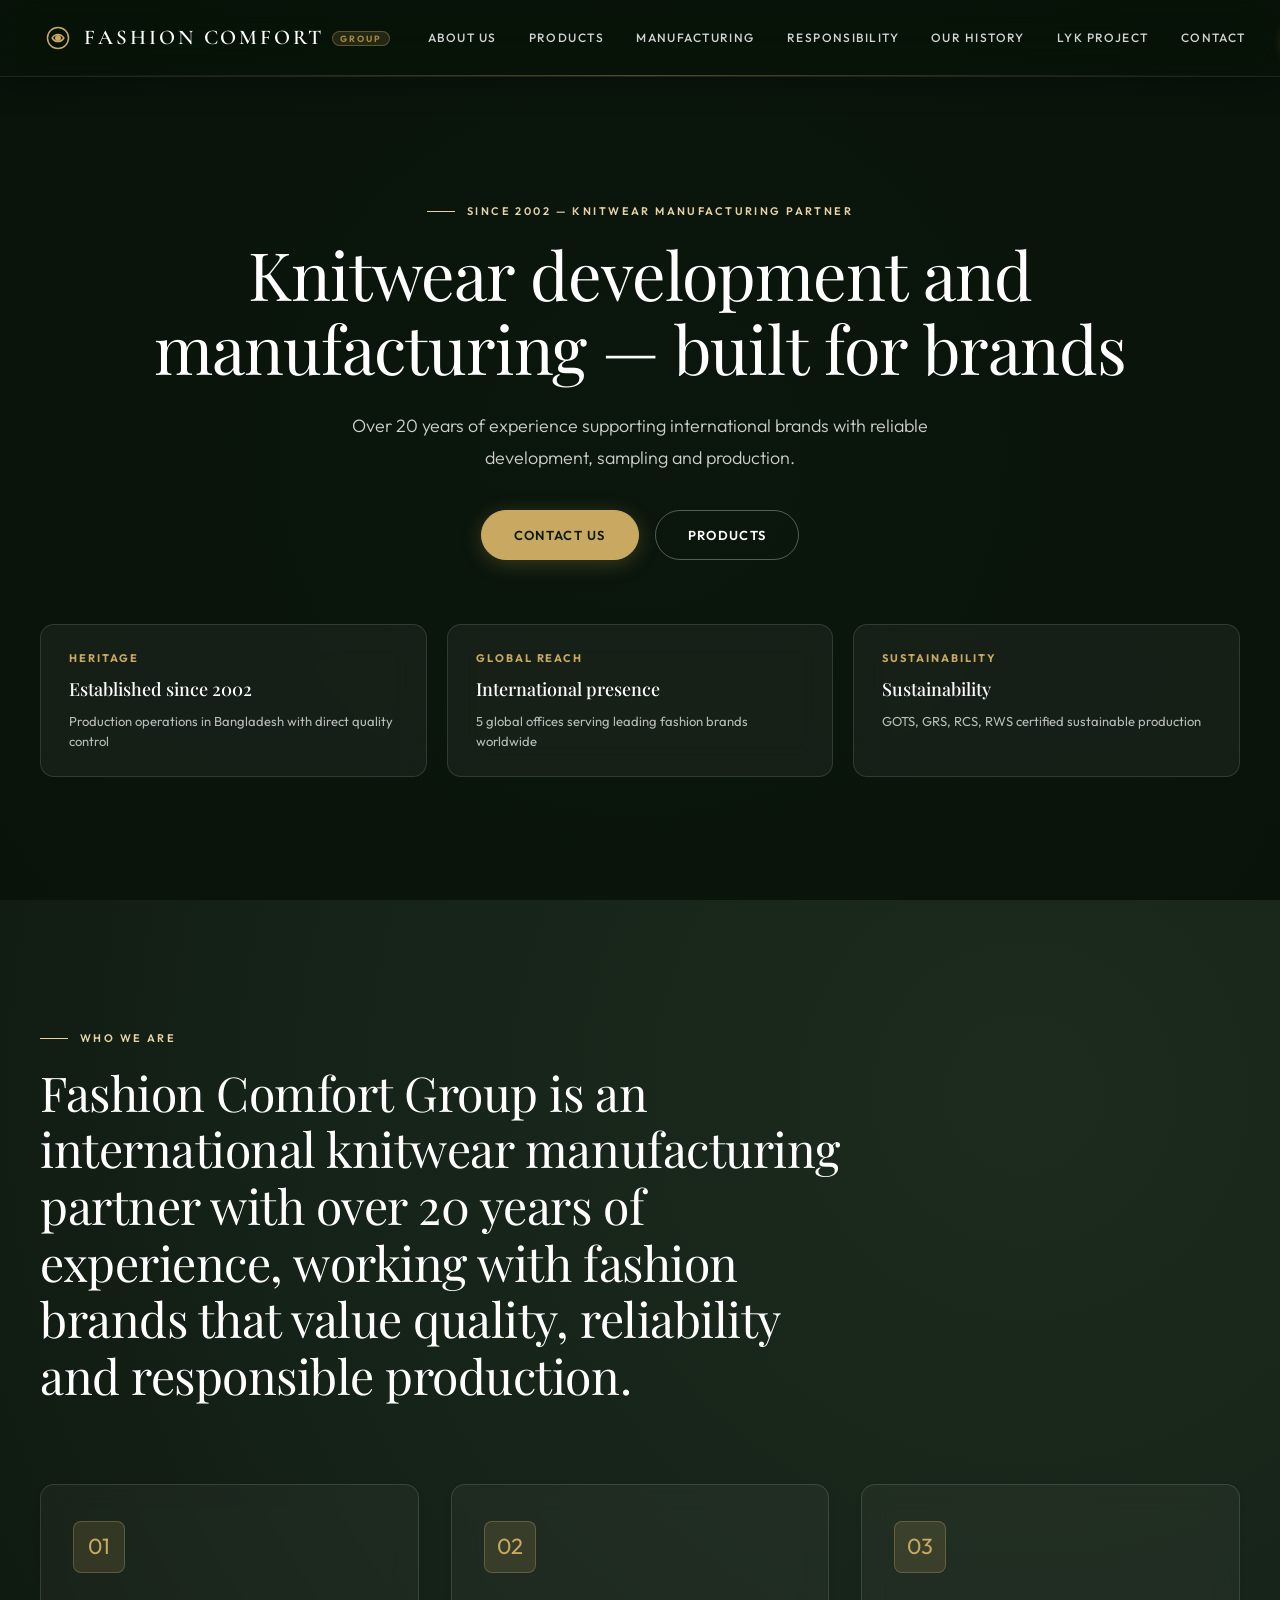
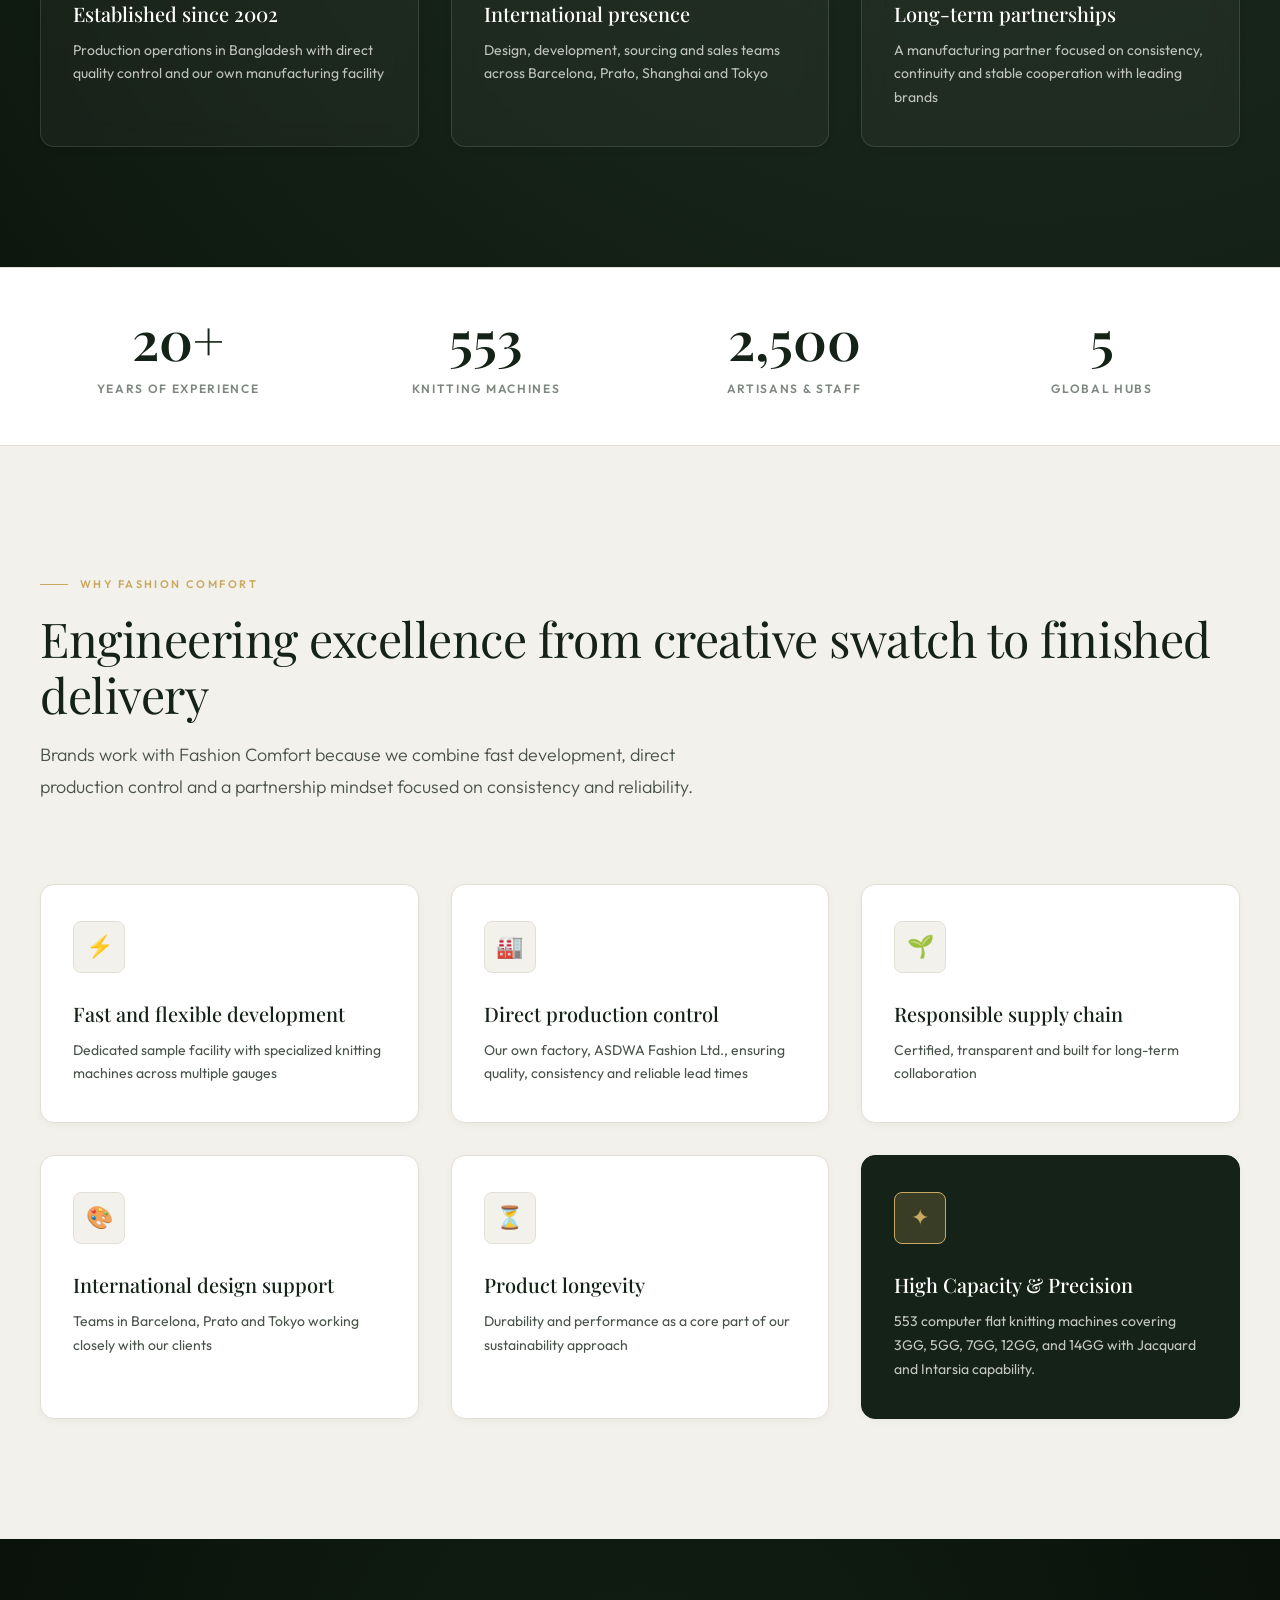
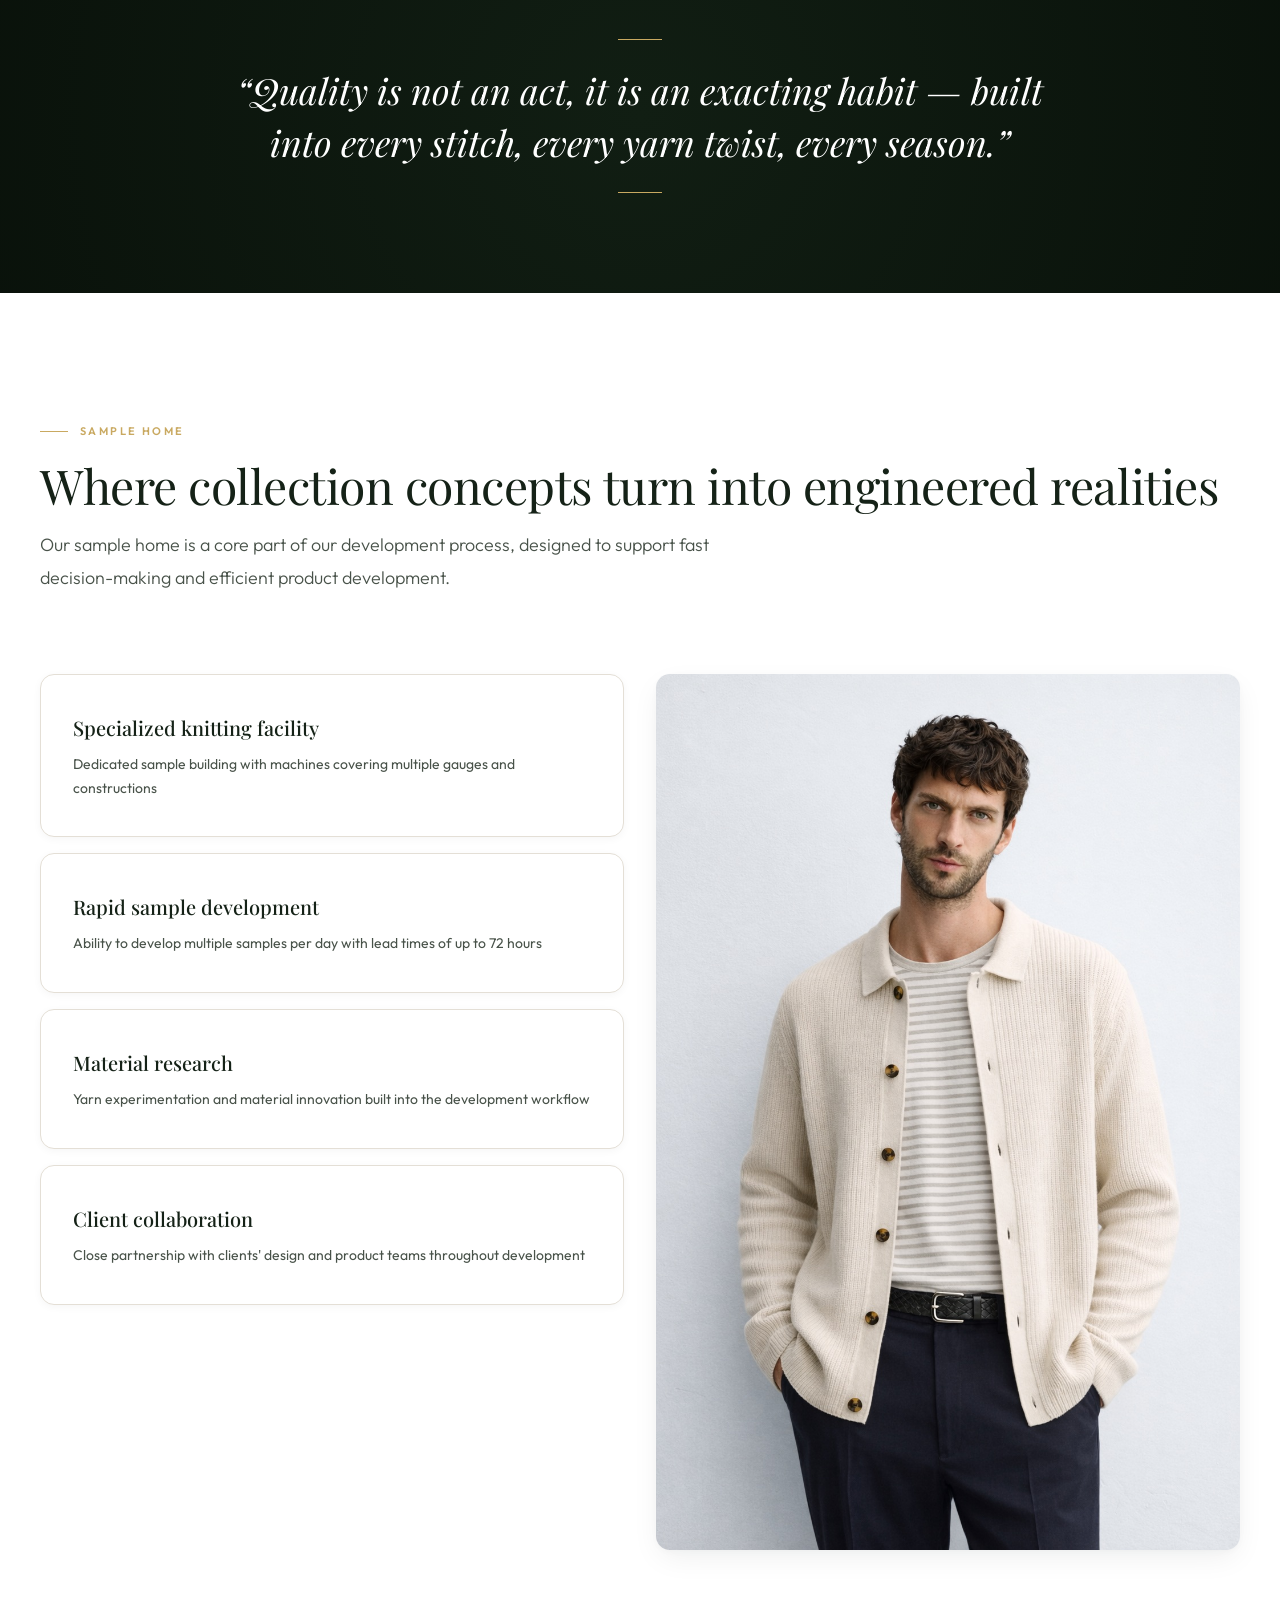
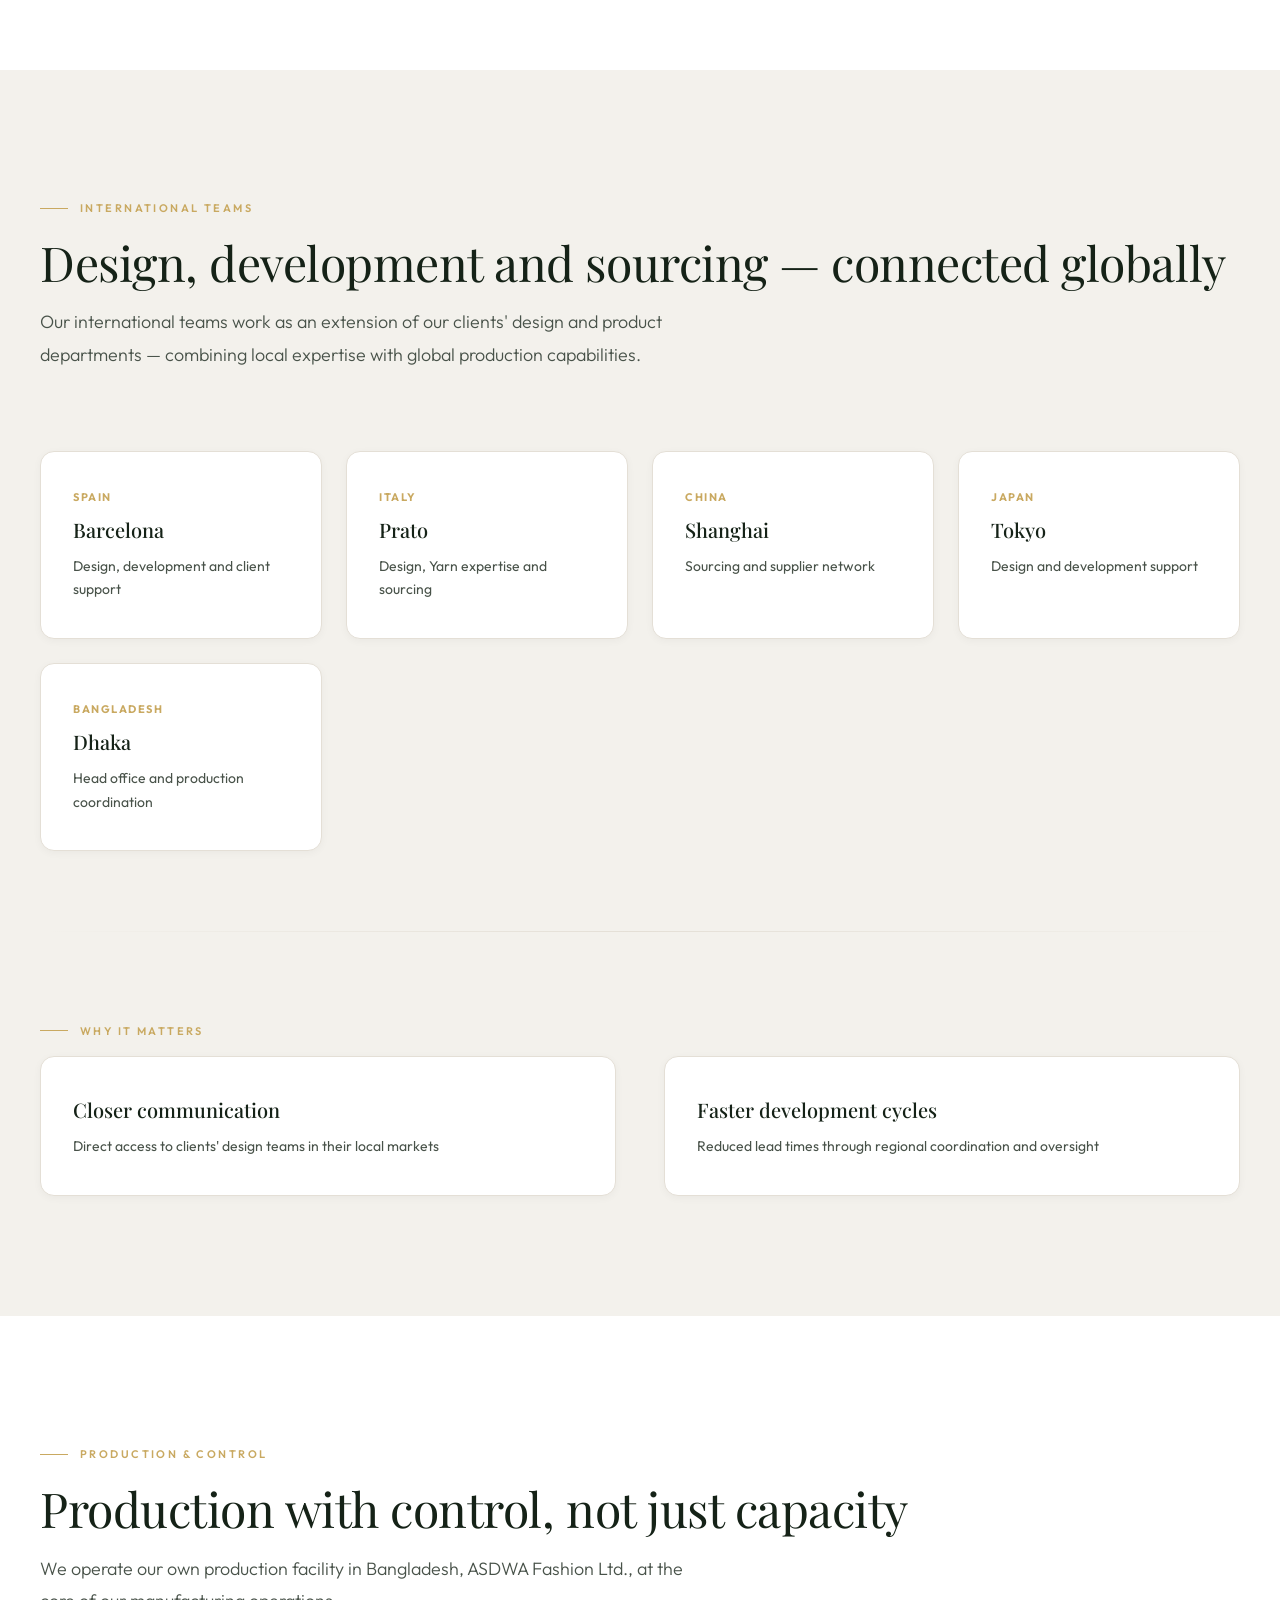
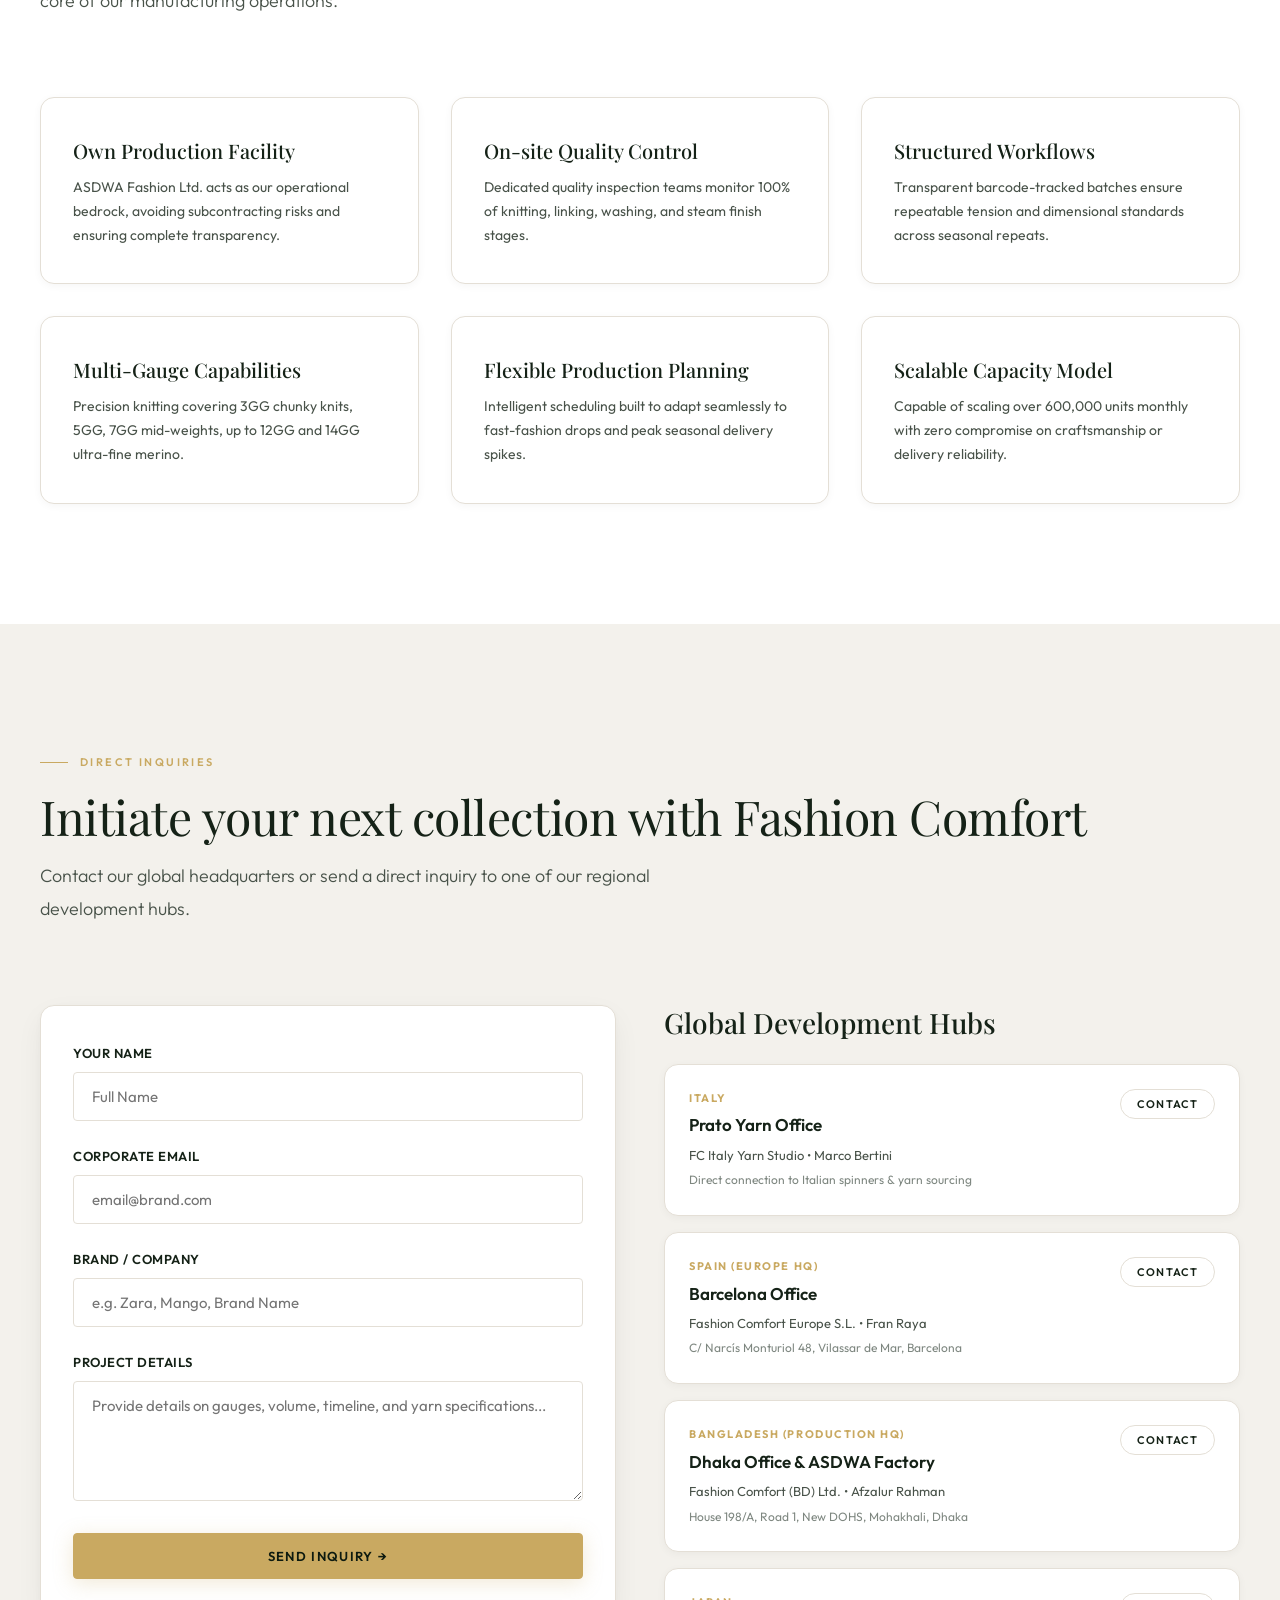
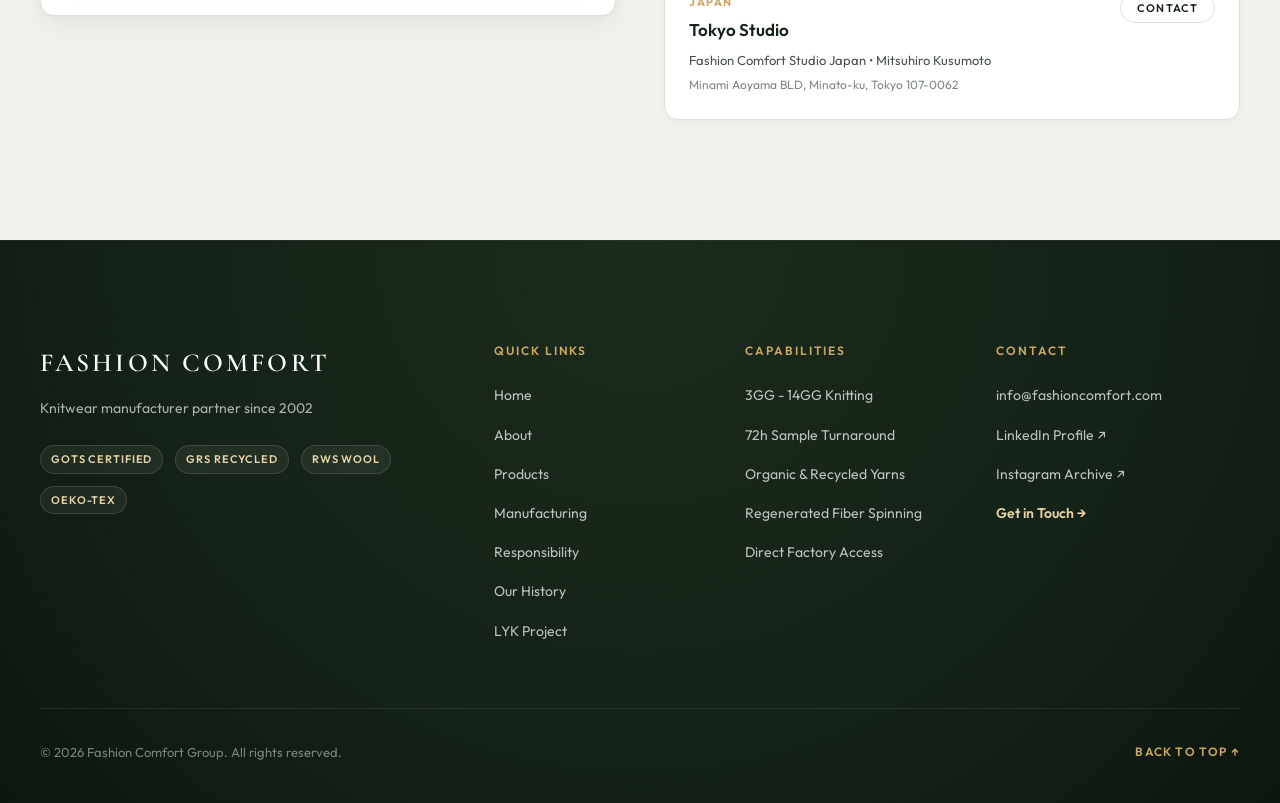
==== index.html @ 7d70deb2 "feat: initialize project structure with multi-page layout, assets, and localization data" ====
<!DOCTYPE html>
<html lang="en">

<head>
  <meta charset="utf-8">
  <meta name="viewport" content="width=device-width, initial-scale=1.0">
  <title>Fashion Comfort Group | Knitwear Manufacturing Partner Since 2002</title>
  <meta name="description"
    content="International knitwear manufacturing partner with 20+ years experience. Offices in Barcelona, Prato, Tokyo, Shanghai and Dhaka. Trusted by Zara, Mango, Pull&Bear and leading fashion brands.">
  <meta property="og:type" content="website">
  <meta property="og:title" content="Fashion Comfort Group | Knitwear Manufacturing">
  <meta property="og:description" content="International knitwear manufacturing partner with 20+ years experience.">
  <link rel="preconnect" href="https://fonts.googleapis.com">
  <link rel="preconnect" href="https://fonts.gstatic.com" crossorigin="">
  <link rel="stylesheet" href="css/design-system.css">
  <style>
    /* Hero section styling */
    #hero {
      position: relative;
      min-height: 100vh;
      display: flex;
      flex-direction: column;
      justify-content: center;
      align-items: center;
      padding: 160px var(--content-padding) 90px;
      overflow: hidden;
      background: #09130a;
      color: var(--white);
    }

    .hero-video-container {
      position: absolute;
      inset: 0;
      z-index: 1;
      overflow: hidden;
    }

    .hero-video {
      width: 100%;
      height: 100%;
      object-fit: cover;
      opacity: 0.42;
      transition: opacity 1.5s ease;
    }

    .hero-video-container::after {
      content: '';
      position: absolute;
      inset: 0;
      background: radial-gradient(circle at center, rgba(13, 26, 15, 0.45) 0%, rgba(9, 19, 10, 0.88) 100%);
      z-index: 2;
    }

    .hero-content {
      position: relative;
      z-index: 10;
      text-align: center;
      max-width: 980px;
      margin: 0 auto;
    }

    .hero-cards {
      position: relative;
      z-index: 10;
      width: 100%;
      max-width: var(--max-width);
      margin-top: 64px;
    }

    .hero-cards-grid {
      display: grid;
      grid-template-columns: repeat(3, 1fr);
      gap: 20px;
    }

    .hero-card {
      background: rgba(255, 255, 255, 0.05);
      backdrop-filter: blur(16px);
      -webkit-backdrop-filter: blur(16px);
      border: 1px solid rgba(255, 255, 255, 0.12);
      border-radius: var(--radius-md);
      padding: 24px 28px;
      text-align: left;
      transition: all var(--transition-base);
    }

    .hero-card:hover {
      background: rgba(255, 255, 255, 0.09);
      border-color: var(--gold);
      transform: translateY(-4px);
    }

    .hero-card h3 {
      font-family: var(--font-display);
      font-size: 18px;
      font-weight: 500;
      color: var(--white);
      margin-bottom: 6px;
    }

    .hero-card p {
      font-size: 13px;
      color: rgba(255, 255, 255, 0.7);
      line-height: 1.6;
    }

    /* Stats strip */
    .stats-strip {
      background: var(--white);
      border-top: 1px solid var(--border);
      border-bottom: 1px solid var(--border);
      padding: 44px var(--content-padding);
    }

    .stats-strip-inner {
      max-width: var(--max-width);
      margin: 0 auto;
      display: grid;
      grid-template-columns: repeat(4, 1fr);
      gap: 32px;
      text-align: center;
    }

    .stat-number {
      font-family: var(--font-display);
      font-size: clamp(38px, 4.2vw, 56px);
      font-weight: 600;
      color: var(--primary);
      line-height: 1;
      margin-bottom: 8px;
      display: block;
    }

    .stat-label {
      font-size: 12px;
      font-weight: 600;
      letter-spacing: 0.14em;
      text-transform: uppercase;
      color: var(--text-muted);
    }

    /* Quote break */
    .quote-break {
      position: relative;
      padding: 100px var(--content-padding);
      background: #111e13;
      overflow: hidden;
      text-align: center;
      color: var(--white);
    }

    .quote-break video {
      position: absolute;
      inset: 0;
      width: 100%;
      height: 100%;
      object-fit: cover;
      opacity: 0.28;
    }

    .quote-break::after {
      content: '';
      position: absolute;
      inset: 0;
      background: radial-gradient(circle, rgba(17, 30, 19, 0.75) 0%, rgba(9, 17, 10, 0.92) 100%);
    }

    .quote-break-inner {
      position: relative;
      z-index: 2;
      max-width: 860px;
      margin: 0 auto;
    }

    .quote-text {
      font-family: var(--font-display);
      font-size: clamp(22px, 3.2vw, 36px);
      font-weight: 400;
      font-style: italic;
      line-height: 1.45;
      color: var(--white);
      margin: 24px 0;
    }

    /* Sample layout */
    .sample-split {
      display: grid;
      grid-template-columns: 1fr 1fr;
      gap: 32px;
      align-items: stretch;
    }

    .sample-img-container {
      border-radius: var(--radius-md);
      overflow: hidden;
      min-height: 100%;
      box-shadow: var(--shadow-md);
    }

    .sample-img-container img {
      width: 100%;
      height: 100%;
      object-fit: cover;
    }

    @media (max-width: 992px) {
      .hero-cards-grid {
        grid-template-columns: 1fr;
      }

      .stats-strip-inner {
        grid-template-columns: repeat(2, 1fr);
        gap: 24px;
      }

      .sample-split {
        grid-template-columns: 1fr;
      }

      .sample-img-container {
        aspect-ratio: 4/3;
      }
    }
  </style>
</head>

<body data-base-path="">

  <!-- ============================================================ -->
  <!-- NAVIGATION -->
  <!-- ============================================================ -->
  <nav class="ds-nav" id="navbar">
    <div class="ds-nav-inner">
      <a href="index.html" class="ds-nav-logo-wrap">
        <span class="ds-nav-emblem">
          <svg viewBox="0 0 24 24" fill="none" stroke="currentColor" stroke-width="1.5">
            <circle cx="12" cy="12" r="9" stroke="var(--gold)" stroke-width="1.3" />
            <path d="M7 12c1.4-2.4 3.2-3 5-3s3.6.6 5 3c-1.4 2.4-3.2 3-5 3s-3.6-.6-5-3z" stroke="var(--gold)"
              stroke-width="1.3" />
            <circle cx="12" cy="12" r="1.8" fill="var(--gold)" />
          </svg>
        </span>
        <span class="ds-nav-logo">Fashion Comfort <span class="ds-logo-sub">GROUP</span></span>
      </a>
      <ul class="ds-nav-links">
        <li><a href="#about" class="ds-nav-link" data-i18n="nav.about">About Us</a></li>
        <li><a href="products.html" class="ds-nav-link" data-i18n="nav.products">Products</a></li>
        <li><a href="manufacturing.html" class="ds-nav-link" data-i18n="nav.manufacturing">Manufacturing</a></li>
        <li><a href="responsibility.html" class="ds-nav-link" data-i18n="nav.responsibility">Responsibility</a></li>
        <li><a href="our-history.html" class="ds-nav-link" data-i18n="nav.history">Our History</a></li>
        <li><a href="lyk.html" class="ds-nav-link" data-i18n="nav.lyk">LYK Project</a></li>
        <li><a href="#contact" class="ds-nav-link" data-i18n="nav.contact">Contact</a></li>
      </ul>
      <div class="ds-nav-actions">
        <a href="#contact" class="ds-nav-cta">Inquire <span>→</span></a>
        <div class="ds-nav-langs">
          <button class="ds-lang-btn active" onclick="i18n.switchLanguage('en')" data-lang="en">
            <span class="lang-flag">
              <svg viewBox="0 0 60 30">
                <clipPath id="s_en">
                  <circle cx="30" cy="15" r="15"></circle>
                </clipPath>
                <rect width="60" height="30" fill="#012169"></rect>
                <path d="M0,0 L60,30 M60,0 L0,30" stroke="#fff" stroke-width="6"></path>
                <path d="M0,0 L60,30 M60,0 L0,30" stroke="#C8102E" stroke-width="4" clip-path="url(#s_en)"></path>
                <path d="M30,0V30 M0,15H60" stroke="#fff" stroke-width="10"></path>
                <path d="M30,0V30 M0,15H60" stroke="#C8102E" stroke-width="6"></path>
              </svg>
            </span>
            <span class="lang-code">EN</span>
          </button>
          <button class="ds-lang-btn" onclick="i18n.switchLanguage('es')" data-lang="es">
            <span class="lang-flag">
              <svg viewBox="0 0 6 4">
                <rect width="6" height="4" fill="#c60b1e"></rect>
                <rect y="1" width="6" height="2" fill="#ffc400"></rect>
              </svg>
            </span>
            <span class="lang-code">ES</span>
          </button>
          <button class="ds-lang-btn" onclick="i18n.switchLanguage('ja')" data-lang="ja">
            <span class="lang-flag">
              <svg viewBox="0 0 60 40">
                <rect width="60" height="40" fill="#fff"></rect>
                <circle cx="30" cy="20" r="12" fill="#bc002d"></circle>
              </svg>
            </span>
            <span class="lang-code">JA</span>
          </button>
        </div>
      </div>
    </div>
  </nav>

  <!-- ============================================================ -->
  <!-- HERO SECTION -->
  <!-- ============================================================ -->
  <section id="hero">
    <div class="hero-video-container">
      <video class="hero-video" id="hero-video" autoplay muted loop playsinline>
        <source src="media/0_Ai_generated_Knitted.mp4" type="video/mp4">
        <source src="media/hero-knitting-web.mp4" type="video/mp4">
      </video>
    </div>

    <div class="hero-content">
      <div class="ds-eyebrow ds-eyebrow--white">Since 2002 &mdash; Knitwear Manufacturing Partner</div>
      <h1 class="ds-h1" style="color: white;" data-i18n="hero.title">Knitwear development
        &amp;<br><em>manufacturing</em> — built for brands</h1>
      <p class="ds-lead" style="color: rgba(255,255,255,0.8); margin: 0 auto 36px;" data-i18n="hero.subtitle">Over 20
        years of experience supporting international fashion brands with reliable development, rapid sampling and
        controlled production.</p>
      <div class="hero-actions">
        <a href="#contact" class="ds-btn ds-btn--gold ds-btn--pill" data-i18n="common.cta_btn">Work With Us</a>
        <a href="products.html" class="ds-btn ds-btn--ghost-white ds-btn--pill" data-i18n="nav.products">View Selected
          Products →</a>
      </div>
    </div>

    <div class="hero-cards">
      <div class="hero-cards-grid">
        <div class="hero-card">
          <div
            style="font-size:11px;font-weight:700;letter-spacing:0.18em;color:var(--gold);text-transform:uppercase;margin-bottom:6px;">
            HERITAGE</div>
          <h3 data-i18n="about.story_bullet_1">Established Since 2002</h3>
          <p data-i18n="hero.hero_card_1_text">Production operations in Bangladesh with direct European-standard quality
            control</p>
        </div>
        <div class="hero-card">
          <div
            style="font-size:11px;font-weight:700;letter-spacing:0.18em;color:var(--gold);text-transform:uppercase;margin-bottom:6px;">
            GLOBAL REACH</div>
          <h3 data-i18n="about.story_bullet_2">International Presence</h3>
          <p data-i18n="hero.hero_card_2_text">Offices in Barcelona, Prato, Tokyo, Shanghai and Dhaka serving leading
            global brands</p>
        </div>
        <div class="hero-card">
          <div
            style="font-size:11px;font-weight:700;letter-spacing:0.18em;color:var(--gold);text-transform:uppercase;margin-bottom:6px;">
            SUSTAINABILITY</div>
          <h3 data-i18n="hero.hero_card_3_title">Responsible Production</h3>
          <p data-i18n="hero.hero_card_3_text">GOTS, GRS, RCS, and RWS certified sustainable knitwear manufacturing</p>
        </div>
      </div>
    </div>
  </section>

  <!-- ============================================================ -->
  <!-- WHO WE ARE -->
  <!-- ============================================================ -->
  <section id="about" class="ds-section ds-section--dark">
    <div class="ds-container">
      <div class="ds-section-header">
        <div class="ds-eyebrow ds-eyebrow--white" data-i18n="about.tag">Who We Are</div>
        <h2 class="ds-h2" style="max-width: 820px;" data-i18n="about.story_text_1">Fashion Comfort Group is an
          international knitwear manufacturing partner with over 20 years of experience, working with fashion brands
          that value quality, reliability and responsible production.</h2>
      </div>

      <div class="ds-grid-3">
        <div class="ds-card ds-card--dark">
          <div class="ds-card-icon"
            style="background:rgba(201,169,97,0.15);color:var(--gold);border-color:rgba(201,169,97,0.3);">01</div>
          <h3 class="ds-card-title" data-i18n="about.story_bullet_1">Established Since 2002</h3>
          <p class="ds-card-text" data-i18n="about.story_bullet_1_text">Production operations in Bangladesh with direct
            quality control and our own manufacturing facility, ASDWA Fashion Ltd.</p>
        </div>
        <div class="ds-card ds-card--dark">
          <div class="ds-card-icon"
            style="background:rgba(201,169,97,0.15);color:var(--gold);border-color:rgba(201,169,97,0.3);">02</div>
          <h3 class="ds-card-title" data-i18n="about.story_bullet_2">International Presence</h3>
          <p class="ds-card-text" data-i18n="about.story_bullet_2_text">Design, development, sourcing and sales teams
            across Barcelona, Prato, Shanghai and Tokyo acting as client extensions.</p>
        </div>
        <div class="ds-card ds-card--dark">
          <div class="ds-card-icon"
            style="background:rgba(201,169,97,0.15);color:var(--gold);border-color:rgba(201,169,97,0.3);">03</div>
          <h3 class="ds-card-title" data-i18n="about.story_bullet_3">Long-term Partnerships</h3>
          <p class="ds-card-text" data-i18n="about.story_bullet_3_text">A manufacturing partner focused on consistency,
            continuity and stable cooperation with the world's leading retail brands.</p>
        </div>
      </div>
    </div>
  </section>

  <!-- ============================================================ -->
  <!-- STATS STRIP -->
  <!-- ============================================================ -->
  <div class="stats-strip">
    <div class="stats-strip-inner">
      <div>
        <span class="stat-number">20+</span>
        <span class="stat-label">Years of Experience</span>
      </div>
      <div>
        <span class="stat-number">553</span>
        <span class="stat-label">Knitting Machines</span>
      </div>
      <div>
        <span class="stat-number">2,500</span>
        <span class="stat-label">Artisans &amp; Staff</span>
      </div>
      <div>
        <span class="stat-number">5</span>
        <span class="stat-label">Global Hubs</span>
      </div>
    </div>
  </div>

  <!-- ============================================================ -->
  <!-- WHY FASHION COMFORT -->
  <!-- ============================================================ -->
  <section id="why" class="ds-section ds-section--stone">
    <div class="ds-container">
      <div class="ds-section-header">
        <div class="ds-eyebrow" data-i18n="about.why_title">Why Fashion Comfort</div>
        <h2 class="ds-h2">Engineering excellence from creative swatch to finished delivery</h2>
        <p class="ds-lead" data-i18n="about.why_intro">Brands work with Fashion Comfort because we combine fast
          development, direct production control and a partnership mindset focused on consistency and reliability.</p>
      </div>

      <div class="ds-grid-3">
        <div class="ds-card">
          <div class="ds-card-icon">⚡</div>
          <h4 class="ds-card-title" data-i18n="about.why_1">Fast &amp; Flexible Development</h4>
          <p class="ds-card-text" data-i18n="about.why_1_text">Dedicated sample facility with specialized knitting
            machines across multiple gauges with up to 72h sample turnaround.</p>
        </div>
        <div class="ds-card">
          <div class="ds-card-icon">🏭</div>
          <h4 class="ds-card-title" data-i18n="about.why_2">Direct Production Control</h4>
          <p class="ds-card-text" data-i18n="about.why_2_text">Our own factory, ASDWA Fashion Ltd., ensuring quality,
            consistency, and reliable lead times across all production runs.</p>
        </div>
        <div class="ds-card">
          <div class="ds-card-icon">🌱</div>
          <h4 class="ds-card-title" data-i18n="about.why_3">Responsible Supply Chain</h4>
          <p class="ds-card-text" data-i18n="about.why_3_text">Certified, transparent and built for long-term
            collaboration under GOTS, GRS, RCS, and RWS environmental standards.</p>
        </div>
        <div class="ds-card">
          <div class="ds-card-icon">🎨</div>
          <h4 class="ds-card-title" data-i18n="about.why_4">International Design Support</h4>
          <p class="ds-card-text" data-i18n="about.why_4_text">Design studios in Barcelona, Prato and Tokyo working
            shoulder-to-shoulder with our clients' creative directors.</p>
        </div>
        <div class="ds-card">
          <div class="ds-card-icon">⏳</div>
          <h4 class="ds-card-title" data-i18n="about.why_5">Product Longevity</h4>
          <p class="ds-card-text" data-i18n="about.why_5_text">Garment durability, pilling resistance and dimensional
            stability as core pillars of our sustainability commitment.</p>
        </div>
        <div class="ds-card" style="background:var(--primary);color:white;border-color:var(--primary);">
          <div class="ds-card-icon" style="background:rgba(201,169,97,0.2);color:var(--gold);border-color:var(--gold);">
            ✦</div>
          <h4 class="ds-card-title" style="color:white;">High Capacity &amp; Precision</h4>
          <p class="ds-card-text" style="color:rgba(255,255,255,0.75);">553 computer flat knitting machines covering
            3GG, 5GG, 7GG, 12GG, and 14GG with Jacquard and Intarsia capability.</p>
        </div>
      </div>
    </div>
  </section>

  <!-- ============================================================ -->
  <!-- CINEMATIC QUOTE BREAK -->
  <!-- ============================================================ -->
  <div class="quote-break">
    <video autoplay muted loop playsinline>
      <source src="media/hero-knitting-web.mp4" type="video/mp4">
      <source src="media/0_Ai_generated_Knitted.mp4" type="video/mp4">
    </video>
    <div class="quote-break-inner">
      <div style="width: 44px; height: 1px; background: var(--gold); margin: 0 auto 20px;"></div>
      <p class="quote-text">&#8220;Quality is not an act, it is an exacting habit — built into every stitch, every yarn
        twist, every season.&#8221;</p>
      <div style="width: 44px; height: 1px; background: var(--gold); margin: 20px auto 0;"></div>
    </div>
  </div>

  <!-- ============================================================ -->
  <!-- SAMPLE HOME -->
  <!-- ============================================================ -->
  <section id="sample-home" class="ds-section ds-section--white">
    <div class="ds-container">
      <div class="ds-section-header">
        <div class="ds-eyebrow" data-i18n="about.sample_title">Sample Home</div>
        <h2 class="ds-h2">Where collection concepts turn into engineered realities</h2>
        <p class="ds-lead" data-i18n="about.sample_text">Our dedicated Sample Home in Bangladesh is the experimental
          heartbeat of our operations, engineered to support rapid decision-making and precise product execution.</p>
      </div>

      <div class="sample-split">
        <div style="display:flex;flex-direction:column;gap:16px;">
          <div class="ds-card">
            <h4 class="ds-card-title" data-i18n="about.sample_1">Specialized Knitting Facility</h4>
            <p class="ds-card-text" data-i18n="about.sample_1_text">Dedicated sample building with machines covering
              multiple gauges, intarsia, cables and 3D knitting techniques.</p>
          </div>
          <div class="ds-card">
            <h4 class="ds-card-title" data-i18n="about.sample_2">Rapid 72-Hour Turnaround</h4>
            <p class="ds-card-text" data-i18n="about.sample_2_text">Ability to develop multiple protos per day with
              expedited physical sample dispatch within 72 hours.</p>
          </div>
          <div class="ds-card">
            <h4 class="ds-card-title" data-i18n="about.sample_4">Yarn &amp; Material Innovation</h4>
            <p class="ds-card-text" data-i18n="about.sample_4_text">Yarn experimentation, custom color blending, and
              sustainable fiber development built directly into sampling workflows.</p>
          </div>
          <div class="ds-card">
            <h4 class="ds-card-title" data-i18n="about.sample_6">Seamless Client Collaboration</h4>
            <p class="ds-card-text" data-i18n="about.sample_6_text">Live digital fitting reviews and real-time
              adjustments with brand design and technical product teams.</p>
          </div>
        </div>
        <div class="sample-img-container">
          <img src="images/hombre-cardigan.jpeg" alt="Fashion Comfort Knitwear Production Sample">
        </div>
      </div>
    </div>
  </section>

  <!-- ============================================================ -->
  <!-- INTERNATIONAL TEAMS -->
  <!-- ============================================================ -->
  <section id="teams" class="ds-section ds-section--stone">
    <div class="ds-container">
      <div class="ds-section-header">
        <div class="ds-eyebrow" data-i18n="about.teams_title">International Teams</div>
        <h2 class="ds-h2" data-i18n="about.teams_heading">Design, development and sourcing — connected globally</h2>
        <p class="ds-lead" data-i18n="about.teams_text">Our international teams operate as a direct extension of our
          clients' design and technical departments — combining local proximity with global production power.</p>
      </div>

      <div class="ds-grid-cards" style="margin-bottom: 48px;">
        <div class="ds-card">
          <div
            style="font-size:11px;font-weight:700;color:var(--gold);letter-spacing:0.14em;text-transform:uppercase;margin-bottom:6px;">
            SPAIN</div>
          <h3 class="ds-card-title">Barcelona</h3>
          <p class="ds-card-text" data-i18n="about.teams_barcelona">European headquarters, trend research, client design
            collaboration and account management.</p>
        </div>
        <div class="ds-card">
          <div
            style="font-size:11px;font-weight:700;color:var(--gold);letter-spacing:0.14em;text-transform:uppercase;margin-bottom:6px;">
            ITALY</div>
          <h3 class="ds-card-title">Prato</h3>
          <p class="ds-card-text" data-i18n="about.teams_prato">Yarn expertise, luxury spinning mills relations, fine
            Italian wool and cashmere sourcing.</p>
        </div>
        <div class="ds-card">
          <div
            style="font-size:11px;font-weight:700;color:var(--gold);letter-spacing:0.14em;text-transform:uppercase;margin-bottom:6px;">
            CHINA</div>
          <h3 class="ds-card-title">Shanghai</h3>
          <p class="ds-card-text" data-i18n="about.teams_shanghai">Fiber sourcing, chemical compliance, specialty trims
            and Asian spinning network coordination.</p>
        </div>
        <div class="ds-card">
          <div
            style="font-size:11px;font-weight:700;color:var(--gold);letter-spacing:0.14em;text-transform:uppercase;margin-bottom:6px;">
            JAPAN</div>
          <h3 class="ds-card-title">Tokyo</h3>
          <p class="ds-card-text" data-i18n="about.teams_tokyo">Design refinement, tech-pack localization and premium
            Japanese market brand partnerships.</p>
        </div>
        <div class="ds-card">
          <div
            style="font-size:11px;font-weight:700;color:var(--gold);letter-spacing:0.14em;text-transform:uppercase;margin-bottom:6px;">
            BANGLADESH</div>
          <h3 class="ds-card-title">Dhaka</h3>
          <p class="ds-card-text" data-i18n="about.teams_dhaka">Manufacturing headquarters, bulk production
            coordination, testing labs and logistic dispatch.</p>
        </div>
      </div>

      <div class="ds-divider"></div>

      <div style="margin-top: 40px;">
        <div class="ds-eyebrow" data-i18n="about.teams_why">Why It Matters</div>
        <div class="ds-grid-2">
          <div class="ds-card">
            <h4 class="ds-card-title" data-i18n="about.teams_closer_title">Closer Communication</h4>
            <p class="ds-card-text" data-i18n="about.teams_closer_text">Direct in-market access to creative teams in
              Barcelona, Prato and Tokyo eliminates friction and time-zone delays.</p>
          </div>
          <div class="ds-card">
            <h4 class="ds-card-title" data-i18n="about.teams_faster_title">Faster Development Cycles</h4>
            <p class="ds-card-text" data-i18n="about.teams_faster_text">Regional oversight drastically trims lead times
              between first swatch and finalized showroom collections.</p>
          </div>
        </div>
      </div>
    </div>
  </section>

  <!-- ============================================================ -->
  <!-- PRODUCTION & CONTROL -->
  <!-- ============================================================ -->
  <section id="production" class="ds-section ds-section--white">
    <div class="ds-container">
      <div class="ds-section-header">
        <div class="ds-eyebrow" data-i18n="about.production_title">Production &amp; Control</div>
        <h2 class="ds-h2" data-i18n="about.production_heading">Production with control, not just capacity</h2>
        <p class="ds-lead" data-i18n="about.production_text_1">We operate our own state-of-the-art facility in
          Bangladesh, ASDWA Fashion Ltd., ensuring absolute accountability over yarn lot consistency, gauge precision
          and worker welfare.</p>
      </div>

      <div class="ds-grid-3">
        <div class="ds-card">
          <h4 class="ds-card-title" data-i18n="about.production_cap_1">Own Production Facility</h4>
          <p class="ds-card-text" data-i18n="about.production_cap_1_text">ASDWA Fashion Ltd. acts as our operational
            bedrock, avoiding subcontracting risks and ensuring complete transparency.</p>
        </div>
        <div class="ds-card">
          <h4 class="ds-card-title" data-i18n="about.production_cap_2">On-site Quality Control</h4>
          <p class="ds-card-text" data-i18n="about.production_cap_2_text">Dedicated quality inspection teams monitor
            100% of knitting, linking, washing, and steam finish stages.</p>
        </div>
        <div class="ds-card">
          <h4 class="ds-card-title" data-i18n="about.production_cap_3">Structured Workflows</h4>
          <p class="ds-card-text" data-i18n="about.production_cap_3_text">Transparent barcode-tracked batches ensure
            repeatable tension and dimensional standards across seasonal repeats.</p>
        </div>
        <div class="ds-card">
          <h4 class="ds-card-title" data-i18n="about.production_cap_4">Multi-Gauge Capabilities</h4>
          <p class="ds-card-text" data-i18n="about.production_cap_4_text">Precision knitting covering 3GG chunky knits,
            5GG, 7GG mid-weights, up to 12GG and 14GG ultra-fine merino.</p>
        </div>
        <div class="ds-card">
          <h4 class="ds-card-title" data-i18n="about.production_cap_5">Flexible Production Planning</h4>
          <p class="ds-card-text" data-i18n="about.production_cap_5_text">Intelligent scheduling built to adapt
            seamlessly to fast-fashion drops and peak seasonal delivery spikes.</p>
        </div>
        <div class="ds-card">
          <h4 class="ds-card-title" data-i18n="about.production_cap_6">Scalable Capacity Model</h4>
          <p class="ds-card-text" data-i18n="about.production_cap_6_text">Capable of scaling over 600,000 units monthly
            with zero compromise on craftsmanship or delivery reliability.</p>
        </div>
      </div>
    </div>
  </section>

  <!-- ============================================================ -->
  <!-- CONTACT SECTION -->
  <!-- ============================================================ -->
  <section id="contact" class="ds-section ds-section--stone">
    <div class="ds-container">
      <div class="ds-section-header">
        <div class="ds-eyebrow" data-i18n="contact.tag">Direct Inquiries</div>
        <h2 class="ds-h2">Initiate your next collection with Fashion Comfort</h2>
        <p class="ds-lead">Contact our global headquarters or send a direct inquiry to one of our regional development
          hubs.</p>
      </div>

      <div class="ds-grid-2" style="align-items: flex-start; gap: 48px;">
        <!-- Left: Form -->
        <div class="ds-card" style="box-shadow: var(--shadow-md);">
          <div id="office-banner"
            style="display:none;margin-bottom:20px;padding:12px 16px;background:var(--bg-stone);border:1px solid var(--gold);border-radius:var(--radius-xs);font-size:13px;color:var(--primary);">
          </div>

          <form id="contact-form" action="https://formspree.io/f/mwvwqlno" method="POST">
            <input type="hidden" id="form-subject" name="_subject" value="New inquiry from fashioncomfort.com">
            <input type="hidden" id="office-input" name="office" value="General">

            <div class="ds-form-group">
              <label class="ds-label" data-i18n="contact.form_name">Your Name</label>
              <input type="text" name="name" class="ds-input" required placeholder="Full Name">
            </div>

            <div class="ds-form-group">
              <label class="ds-label" data-i18n="contact.form_email">Corporate Email</label>
              <input type="email" name="_replyto" class="ds-input" required placeholder="email@brand.com">
            </div>

            <div class="ds-form-group">
              <label class="ds-label" data-i18n="contact.form_company">Brand / Company</label>
              <input type="text" name="company" class="ds-input" placeholder="e.g. Zara, Mango, Brand Name">
            </div>

            <div class="ds-form-group">
              <label class="ds-label" data-i18n="contact.form_message">Project Details</label>
              <textarea name="message" class="ds-textarea" required
                placeholder="Provide details on gauges, volume, timeline, and yarn specifications..."></textarea>
            </div>

            <button type="submit" class="ds-btn ds-btn--gold" style="width:100%;" data-i18n="contact.form_send">Send
              Inquiry →</button>
          </form>
        </div>

        <!-- Right: Global Offices Hubs -->
        <div>
          <h3 class="ds-h3" style="margin-bottom: 24px;">Global Development Hubs</h3>
          <div style="display: flex; flex-direction: column; gap: 16px;">

            <div class="ds-card" data-contact="bcn" style="padding: 24px;">
              <div style="display:flex;justify-content:space-between;align-items:flex-start;">
                <div>
                  <div
                    style="font-size:11px;font-weight:700;color:var(--gold);letter-spacing:0.14em;text-transform:uppercase;">
                    SPAIN (EUROPE HQ)</div>
                  <h4 style="font-size:17px;font-weight:600;margin:4px 0;">Barcelona Office</h4>
                  <p style="font-size:13px;color:var(--text-secondary);">Fashion Comfort Europe S.L. &bull; Fran Raya
                  </p>
                  <p style="font-size:12px;color:var(--text-muted);margin-top:4px;">C/ Narcís Monturiol 48, Vilassar de
                    Mar, Barcelona</p>
                </div>
                <button type="button" class="ds-btn ds-btn--ghost ds-btn--pill" style="padding:7px 16px;font-size:11px;"
                  onclick="contactOffice(this, 'Barcelona')">Contact</button>
              </div>
            </div>

            <div class="ds-card" data-contact="dhaka" style="padding: 24px;">
              <div style="display:flex;justify-content:space-between;align-items:flex-start;">
                <div>
                  <div
                    style="font-size:11px;font-weight:700;color:var(--gold);letter-spacing:0.14em;text-transform:uppercase;">
                    BANGLADESH (PRODUCTION HQ)</div>
                  <h4 style="font-size:17px;font-weight:600;margin:4px 0;">Dhaka Office &amp; ASDWA Factory</h4>
                  <p style="font-size:13px;color:var(--text-secondary);">Fashion Comfort (BD) Ltd. &bull; Afzalur Rahman
                  </p>
                  <p style="font-size:12px;color:var(--text-muted);margin-top:4px;">House 198/A, Road 1, New DOHS,
                    Mohakhali, Dhaka</p>
                </div>
                <button type="button" class="ds-btn ds-btn--ghost ds-btn--pill" style="padding:7px 16px;font-size:11px;"
                  onclick="contactOffice(this, 'Dhaka')">Contact</button>
              </div>
            </div>

            <div class="ds-card" data-contact="tokyo" style="padding: 24px;">
              <div style="display:flex;justify-content:space-between;align-items:flex-start;">
                <div>
                  <div
                    style="font-size:11px;font-weight:700;color:var(--gold);letter-spacing:0.14em;text-transform:uppercase;">
                    JAPAN</div>
                  <h4 style="font-size:17px;font-weight:600;margin:4px 0;">Tokyo Studio</h4>
                  <p style="font-size:13px;color:var(--text-secondary);">Fashion Comfort Studio Japan &bull; Mitsuhiro
                    Kusumoto</p>
                  <p style="font-size:12px;color:var(--text-muted);margin-top:4px;">Minami Aoyama BLD, Minato-ku, Tokyo
                    107-0062</p>
                </div>
                <button type="button" class="ds-btn ds-btn--ghost ds-btn--pill" style="padding:7px 16px;font-size:11px;"
                  onclick="contactOffice(this, 'Tokyo')">Contact</button>
              </div>
            </div>

            <div class="ds-card" data-contact="italy" style="padding: 24px;">
              <div style="display:flex;justify-content:space-between;align-items:flex-start;">
                <div>
                  <div
                    style="font-size:11px;font-weight:700;color:var(--gold);letter-spacing:0.14em;text-transform:uppercase;">
                    ITALY</div>
                  <h4 style="font-size:17px;font-weight:600;margin:4px 0;">Prato Yarn Office</h4>
                  <p style="font-size:13px;color:var(--text-secondary);">FC Italy Yarn Studio &bull; Marco Bertini</p>
                  <p style="font-size:12px;color:var(--text-muted);margin-top:4px;">Direct connection to Italian
                    spinners &amp; yarn sourcing</p>
                </div>
                <button type="button" class="ds-btn ds-btn--ghost ds-btn--pill" style="padding:7px 16px;font-size:11px;"
                  onclick="contactOffice(this, 'Prato')">Contact</button>
              </div>
            </div>

          </div>
        </div>
      </div>
    </div>
  </section>

  <!-- ============================================================ -->
  <!-- UNIVERSAL MASTER FOOTER -->
  <!-- ============================================================ -->
  <footer class="ds-footer">
    <div class="ds-footer-inner">
      <div class="ds-footer-brand">
        <p class="ds-footer-logo">Fashion Comfort</p>
        <p class="ds-footer-tagline" data-i18n="footer.tagline">European &amp; international knitwear manufacturing
          partner established since 2002. Combining creative development with in-house industrial production.</p>
        <div class="ds-footer-badges">
          <span class="ds-footer-badge">GOTS Certified</span>
          <span class="ds-footer-badge">GRS Recycled</span>
          <span class="ds-footer-badge">RWS Wool</span>
          <span class="ds-footer-badge">OEKO-TEX</span>
        </div>
      </div>

      <div>
        <h4 class="ds-footer-heading" data-i18n="common.footer_quick_links">Quick Navigation</h4>
        <ul class="ds-footer-links">
          <li><a href="index.html" data-i18n="common.footer_home">Home</a></li>
          <li><a href="#about" data-i18n="common.footer_about">About Us</a></li>
          <li><a href="products.html" data-i18n="nav.products">Selected Products</a></li>
          <li><a href="manufacturing.html" data-i18n="nav.manufacturing">Manufacturing Facility</a></li>
          <li><a href="responsibility.html" data-i18n="nav.responsibility">Responsibility &amp; ESG</a></li>
          <li><a href="our-history.html" data-i18n="nav.history">Our History</a></li>
          <li><a href="lyk.html" data-i18n="nav.lyk">LYK Circular Project</a></li>
        </ul>
      </div>

      <div>
        <h4 class="ds-footer-heading">Capabilities</h4>
        <ul class="ds-footer-links">
          <li><a href="manufacturing.html">3GG - 14GG Knitting</a></li>
          <li><a href="manufacturing.html">72h Sample Turnaround</a></li>
          <li><a href="responsibility.html">Organic &amp; Recycled Yarns</a></li>
          <li><a href="lyk.html">Regenerated Fiber Spinning</a></li>
          <li><a href="#contact">Direct Factory Access</a></li>
        </ul>
      </div>

      <div>
        <h4 class="ds-footer-heading" data-i18n="common.footer_contact_title">Contact &amp; Connect</h4>
        <ul class="ds-footer-links">
          <li><a href="mailto:info@fashioncomfort.com">info@fashioncomfort.com</a></li>
          <li><a href="https://linkedin.com/company/fashion-comfort-group" target="_blank" rel="noopener">LinkedIn
              Profile ↗</a></li>
          <li><a href="https://instagram.com/fashioncomfortgroup" target="_blank" rel="noopener">Instagram Archive ↗</a>
          </li>
          <li><a href="#contact" style="color:var(--gold-light);font-weight:600;">Get in Touch →</a></li>
        </ul>
      </div>
    </div>

    <div class="ds-footer-bottom">
      <p data-i18n="footer.copyright">© 2026 Fashion Comfort Group. All rights reserved.</p>
      <a href="#hero" class="ds-back-to-top">Back to top ↑</a>
    </div>
  </footer>

  <!-- Scripts -->
  <script src="js/main.js"></script>
  <script src="js/mobile-menu.js"></script>
  <script>
    function contactOffice(btn, officeName) {
      const officeInput = document.getElementById('office-input');
      const subjectInput = document.getElementById('form-subject');
      const banner = document.getElementById('office-banner');
      const form = document.getElementById('contact-form');

      if (officeInput) officeInput.value = officeName;
      if (subjectInput) subjectInput.value = `New inquiry for ${officeName} Office`;

      if (banner) {
        banner.innerHTML = `Directing inquiry to <strong>${officeName} Office</strong>`;
        banner.style.display = 'block';
      }

      if (form) {
        form.scrollIntoView({ behavior: 'smooth', block: 'center' });
      }
    }
  </script>
</body>

</html>
---- css/design-system.css ----
/* ============================================================ */
/* FASHION COMFORT GROUP — MASTER LUXURY DESIGN SYSTEM          */
/* European Knitwear Manufacturing Partner Since 2002           */
/* ============================================================ */

@import url('https://fonts.googleapis.com/css2?family=Cormorant+Garamond:ital,wght@0,400;0,500;0,600;1,400;1,600&family=Outfit:wght@300;400;500;600;700&family=Playfair+Display:ital,wght@0,400;0,500;0,600;0,700;1,400;1,600&display=swap');

:root {
  /* Brand Palette */
  --primary: #152217;               /* Deepest Forest Noir */
  --primary-light: #1D2B1F;         /* Rich Alpine Forest */
  --primary-surface: #243527;       /* Soft Forest Slate */
  --charcoal: #2A382C;
  
  /* Luxury Accents */
  --gold: #C9A961;                  /* Champagne Gold */
  --gold-light: #E5D2A5;            /* Soft Cream Gold */
  --gold-dark: #A5863F;             /* Antique Burnished Gold */
  --gold-glow: rgba(201, 169, 97, 0.22);
  --gold-subtle: rgba(201, 169, 97, 0.08);

  /* Neutrals & Surfaces */
  --bg: #F9F9F7;                    /* Organic Pure Cream */
  --bg-stone: #F3F1EC;              /* Warm Alabaster */
  --bg-stone-dark: #EAE6DF;         /* Muted Pebble */
  --white: #FFFFFF;
  --black: #0B130C;

  /* Typography Colors */
  --text-primary: #152217;          /* Near-black Forest */
  --text-secondary: #485249;        /* Balanced Slate */
  --text-muted: #7E8780;            /* Soft Neutral */
  --text-inverse: #FFFFFF;
  --text-inverse-muted: rgba(255, 255, 255, 0.72);

  /* Borders & Dividers */
  --border: #E4DFD6;
  --border-light: rgba(228, 223, 214, 0.65);
  --border-dark: rgba(255, 255, 255, 0.12);
  --border-gold: rgba(201, 169, 97, 0.35);

  /* Fonts */
  --font-display: 'Playfair Display', Georgia, serif;
  --font-serif: 'Cormorant Garamond', Garamond, serif;
  --font-body: 'Outfit', -apple-system, BlinkMacSystemFont, sans-serif;
  --font-mono: 'SF Mono', Consolas, Monaco, monospace;

  /* Layout & Spacing (8px Grid) */
  --max-width: 1240px;
  --max-width-narrow: 920px;
  --content-padding: 40px;
  --space-2xs: 4px;
  --space-xs: 8px;
  --space-sm: 12px;
  --space-md: 16px;
  --space-lg: 24px;
  --space-xl: 32px;
  --space-2xl: 48px;
  --space-3xl: 80px;
  --space-4xl: 120px;

  /* Roundedness */
  --radius-xs: 4px;
  --radius-sm: 8px;
  --radius-md: 14px;
  --radius-lg: 20px;
  --radius-xl: 28px;
  --radius-pill: 9999px;

  /* Elevation & Shadows */
  --shadow-sm: 0 2px 8px rgba(21, 34, 23, 0.04);
  --shadow-md: 0 10px 30px -4px rgba(21, 34, 23, 0.07), 0 2px 8px -2px rgba(21, 34, 23, 0.04);
  --shadow-lg: 0 20px 48px -8px rgba(21, 34, 23, 0.10), 0 4px 16px -2px rgba(21, 34, 23, 0.04);
  --shadow-gold: 0 10px 32px -4px rgba(201, 169, 97, 0.32);
  --shadow-dark: 0 16px 40px rgba(0, 0, 0, 0.35);

  /* Transitions */
  --ease-spring: cubic-bezier(0.16, 1, 0.3, 1);
  --transition-fast: 0.2s ease;
  --transition-base: 0.35s var(--ease-spring);
  --transition-slow: 0.6s var(--ease-spring);
}

/* ============================================================ */
/* BASE RESETS & SCROLLBAR                                      */
/* ============================================================ */
*, *::before, *::after {
  margin: 0;
  padding: 0;
  box-sizing: border-box;
}

html {
  scroll-behavior: smooth;
  scroll-padding-top: 90px;
  -webkit-text-size-adjust: 100%;
}

body {
  font-family: var(--font-body);
  font-size: 16px;
  line-height: 1.7;
  color: var(--text-primary);
  background-color: var(--bg);
  -webkit-font-smoothing: antialiased;
  -moz-osx-font-smoothing: grayscale;
  overflow-x: hidden;
}

::selection {
  background-color: var(--gold);
  color: #0b130c;
}

img, video {
  max-width: 100%;
  height: auto;
  display: block;
}

a {
  color: inherit;
  text-decoration: none;
  transition: all var(--transition-fast);
}

button {
  font-family: inherit;
  border: none;
  background: none;
  cursor: pointer;
}

/* Custom Scrollbar */
::-webkit-scrollbar {
  width: 8px;
}
::-webkit-scrollbar-track {
  background: var(--bg-stone);
}
::-webkit-scrollbar-thumb {
  background: #C4BFB5;
  border-radius: 4px;
}
::-webkit-scrollbar-thumb:hover {
  background: var(--gold);
}

/* ============================================================ */
/* ============================================================ */
/* FULL-WIDTH MODERN LUXURY NAVIGATION                          */
/* ============================================================ */
.ds-nav {
  position: fixed;
  top: 0;
  left: 0;
  right: 0;
  width: 100%;
  z-index: 1000;
  padding: 0;
  border-radius: 0;
  transform: none;
  transition: background-color 0.35s cubic-bezier(0.16, 1, 0.3, 1),
              border-color 0.35s cubic-bezier(0.16, 1, 0.3, 1),
              box-shadow 0.35s cubic-bezier(0.16, 1, 0.3, 1),
              backdrop-filter 0.35s cubic-bezier(0.16, 1, 0.3, 1);
  backdrop-filter: blur(20px) saturate(180%);
  -webkit-backdrop-filter: blur(20px) saturate(180%);
}

/* Subtle Golden Edge Highlight Line at the very bottom */
.ds-nav::after {
  content: '';
  position: absolute;
  bottom: 0;
  left: 0;
  right: 0;
  height: 1px;
  background: linear-gradient(90deg, 
    transparent 0%, 
    rgba(201, 169, 97, 0.25) 20%, 
    rgba(201, 169, 97, 0.75) 50%, 
    rgba(201, 169, 97, 0.25) 80%, 
    transparent 100%);
  pointer-events: none;
  opacity: 0.55;
  transition: opacity 0.35s ease;
}

/* Hero transparent / dark glass state (Home & Dark Hero pages) */
.ds-nav:not(.static):not(.scrolled) {
  background: rgba(9, 19, 10, 0.68);
  border-bottom: 1px solid rgba(255, 255, 255, 0.09);
  box-shadow: 0 8px 32px rgba(0, 0, 0, 0.22);
}

.ds-nav:not(.static):not(.scrolled)::after {
  opacity: 0.5;
}

.ds-nav:not(.static):not(.scrolled) .ds-nav-logo {
  color: var(--white);
}

.ds-nav:not(.static):not(.scrolled) .ds-nav-link {
  color: rgba(255, 255, 255, 0.82);
}

.ds-nav:not(.static):not(.scrolled) .ds-nav-link:hover {
  color: #FFFFFF;
  background: rgba(255, 255, 255, 0.06);
}

.ds-nav:not(.static):not(.scrolled) .ds-nav-link.active {
  color: #FFFFFF;
  background: rgba(201, 169, 97, 0.16);
}

.ds-nav:not(.static):not(.scrolled) .ds-nav-langs {
  background: rgba(255, 255, 255, 0.06);
  border-color: rgba(255, 255, 255, 0.14);
}

.ds-nav:not(.static):not(.scrolled) .ds-lang-btn {
  color: rgba(255, 255, 255, 0.75);
}

.ds-nav:not(.static):not(.scrolled) .ds-lang-btn:hover {
  color: #FFFFFF;
}

.ds-nav:not(.static):not(.scrolled) .ds-lang-btn.active {
  background: var(--gold);
  color: #0E1810;
  box-shadow: 0 2px 8px rgba(0, 0, 0, 0.3);
}

.ds-nav:not(.static):not(.scrolled) .ds-hamburger {
  border-color: rgba(255, 255, 255, 0.2);
  background: rgba(255, 255, 255, 0.08);
}

.ds-nav:not(.static):not(.scrolled) .ds-hamburger span {
  background: var(--white);
}

/* Scrolled or Static State — Frosted Modern Luxury White Glass */
.ds-nav.scrolled,
.ds-nav.static {
  background: rgba(255, 255, 255, 0.92);
  border-bottom: 1px solid rgba(21, 34, 23, 0.08);
  box-shadow: 0 8px 30px -6px rgba(21, 34, 23, 0.07),
              0 1px 3px rgba(21, 34, 23, 0.02);
}

.ds-nav.scrolled::after,
.ds-nav.static::after {
  opacity: 0.85;
  background: linear-gradient(90deg, 
    transparent 0%, 
    rgba(201, 169, 97, 0.2) 15%, 
    rgba(201, 169, 97, 0.65) 50%, 
    rgba(201, 169, 97, 0.2) 85%, 
    transparent 100%);
}

.ds-nav.scrolled .ds-nav-logo,
.ds-nav.static .ds-nav-logo {
  color: var(--primary);
}

.ds-nav.scrolled .ds-nav-link,
.ds-nav.static .ds-nav-link {
  color: #334237;
}

.ds-nav.scrolled .ds-nav-link:hover,
.ds-nav.static .ds-nav-link:hover {
  color: var(--gold-dark);
  background: rgba(201, 169, 97, 0.1);
}

.ds-nav.scrolled .ds-nav-link.active,
.ds-nav.static .ds-nav-link.active {
  color: var(--primary);
  background: rgba(201, 169, 97, 0.16);
  font-weight: 600;
}

.ds-nav.scrolled .ds-nav-langs,
.ds-nav.static .ds-nav-langs {
  background: rgba(21, 34, 23, 0.04);
  border-color: rgba(21, 34, 23, 0.1);
}

.ds-nav.scrolled .ds-lang-btn,
.ds-nav.static .ds-lang-btn {
  color: #556358;
}

.ds-nav.scrolled .ds-lang-btn:hover,
.ds-nav.static .ds-lang-btn:hover {
  color: var(--primary);
}

.ds-nav.scrolled .ds-lang-btn.active,
.ds-nav.static .ds-lang-btn.active {
  background: var(--gold);
  color: #152217;
  font-weight: 700;
  box-shadow: 0 2px 8px rgba(201, 169, 97, 0.35);
}

.ds-nav.scrolled .ds-hamburger,
.ds-nav.static .ds-hamburger {
  border-color: rgba(21, 34, 23, 0.15);
  background: rgba(21, 34, 23, 0.04);
}

.ds-nav.scrolled .ds-hamburger span,
.ds-nav.static .ds-hamburger span {
  background: var(--text-primary);
}

/* Inner Layout */
.ds-nav-inner {
  max-width: 1440px;
  width: 100%;
  margin: 0 auto;
  padding: 0 clamp(20px, 3.5vw, 44px);
  height: 76px;
  display: flex;
  justify-content: space-between;
  align-items: center;
  gap: 24px;
  transition: height 0.35s cubic-bezier(0.16, 1, 0.3, 1);
}

.ds-nav.scrolled .ds-nav-inner {
  height: 66px;
}

/* Brand Logo */
.ds-nav-logo-wrap {
  display: flex;
  align-items: center;
  gap: 12px;
  text-decoration: none;
  flex-shrink: 0;
}

.ds-nav-emblem {
  width: 28px;
  height: 28px;
  display: inline-flex;
  align-items: center;
  justify-content: center;
  color: var(--gold);
  flex-shrink: 0;
  transition: transform 0.35s cubic-bezier(0.16, 1, 0.3, 1);
}

.ds-nav-logo-wrap:hover .ds-nav-emblem {
  transform: rotate(18deg) scale(1.1);
}

.ds-nav-logo {
  font-family: var(--font-serif);
  font-size: 21px;
  font-weight: 600;
  letter-spacing: 0.14em;
  text-transform: uppercase;
  display: flex;
  align-items: center;
  gap: 8px;
  transition: color var(--transition-fast);
}

.ds-nav-logo span.ds-logo-sub {
  font-family: var(--font-body);
  font-size: 9px;
  font-weight: 700;
  letter-spacing: 0.22em;
  color: var(--gold-dark);
  background: rgba(201, 169, 97, 0.14);
  border: 1px solid rgba(201, 169, 97, 0.35);
  border-radius: 999px;
  padding: 2px 7px;
  line-height: 1;
}

/* Navigation Links */
.ds-nav-links {
  display: flex;
  gap: 4px;
  list-style: none;
  margin: 0 auto;
  align-items: center;
}

.ds-nav-link {
  position: relative;
  font-family: var(--font-body);
  font-size: 12px;
  font-weight: 500;
  text-transform: uppercase;
  letter-spacing: 0.12em;
  padding: 8px 14px;
  border-radius: 6px;
  transition: all 0.25s cubic-bezier(0.16, 1, 0.3, 1);
  display: inline-flex;
  align-items: center;
  white-space: nowrap;
}

/* Elegant Underline Indicator on Hover & Active */
.ds-nav-link::after {
  content: '';
  position: absolute;
  bottom: 0px;
  left: 50%;
  transform: translateX(-50%) scaleX(0);
  width: 18px;
  height: 2px;
  background: var(--gold);
  border-radius: 2px;
  transition: transform 0.25s cubic-bezier(0.16, 1, 0.3, 1), opacity 0.25s ease;
  opacity: 0;
}

.ds-nav-link:hover::after,
.ds-nav-link.active::after {
  transform: translateX(-50%) scaleX(1);
  opacity: 1;
}

/* Right-side utilities (CTA + Segmented Languages) */
.ds-nav-actions {
  display: flex;
  align-items: center;
  gap: 12px;
  flex-shrink: 0;
}

/* Inquire CTA Button */
.ds-nav-cta {
  display: inline-flex;
  align-items: center;
  gap: 7px;
  padding: 8px 18px;
  border-radius: 999px;
  font-family: var(--font-body);
  font-size: 11.5px;
  font-weight: 700;
  letter-spacing: 0.12em;
  text-transform: uppercase;
  background: linear-gradient(135deg, var(--gold) 0%, var(--gold-dark) 100%);
  color: #0E1810 !important;
  box-shadow: 0 4px 14px rgba(201, 169, 97, 0.3);
  transition: all 0.25s cubic-bezier(0.16, 1, 0.3, 1);
  text-decoration: none;
  white-space: nowrap;
}

.ds-nav-cta:hover {
  transform: translateY(-2px);
  box-shadow: 0 6px 20px rgba(201, 169, 97, 0.45);
  filter: brightness(1.05);
}

.ds-nav-cta span {
  display: inline-block;
  transition: transform 0.25s ease;
}

.ds-nav-cta:hover span {
  transform: translateX(3px);
}

/* Language Switcher — Segmented Glass Pill */
.ds-nav-langs {
  display: flex;
  padding: 3px;
  border-radius: 999px;
  border: 1px solid;
  align-items: center;
  gap: 2px;
  transition: all 0.3s ease;
}

.ds-lang-btn {
  border: none !important;
  background: transparent;
  padding: 4px 8px;
  border-radius: 999px;
  display: inline-flex;
  align-items: center;
  gap: 4px;
  cursor: pointer;
  transition: all 0.2s ease;
}

.lang-flag {
  width: 14px;
  height: 9.5px;
  display: flex;
  align-items: center;
  border-radius: 2px;
  overflow: hidden;
  flex-shrink: 0;
}

.lang-flag svg {
  width: 100%;
  height: 100%;
  display: block;
}

.lang-code {
  font-size: 10.5px;
  font-weight: 600;
  letter-spacing: 0.08em;
}

/* Hamburger & Mobile Menu Button */
.ds-hamburger {
  display: none;
  width: 40px;
  height: 40px;
  border-radius: 50%;
  border: 1px solid;
  padding: 0;
  align-items: center;
  justify-content: center;
  flex-direction: column;
  gap: 5px;
  cursor: pointer;
  transition: all 0.25s ease;
  z-index: 1002;
}

.ds-hamburger span {
  display: block;
  height: 2px;
  border-radius: 2px;
  transition: all 0.3s cubic-bezier(0.16, 1, 0.3, 1);
}

.ds-hamburger span:nth-child(1) {
  width: 18px;
}

.ds-hamburger span:nth-child(2) {
  width: 12px;
  margin-left: auto;
  margin-right: 10px;
}

.ds-hamburger span:nth-child(3) {
  display: none;
}

.ds-hamburger:hover span:nth-child(2) {
  width: 18px;
  margin-right: 0;
}

.ds-hamburger.open {
  background: var(--gold) !important;
  border-color: var(--gold) !important;
}

.ds-hamburger.open span:nth-child(1) {
  width: 16px;
  transform: translateY(3.5px) rotate(45deg);
  background: #0E1810 !important;
}

.ds-hamburger.open span:nth-child(2) {
  width: 16px;
  margin-right: 0;
  transform: translateY(-3.5px) rotate(-45deg);
  background: #0E1810 !important;
}

@media (max-width: 1100px) {
  .ds-hamburger {
    display: flex;
  }
  .ds-nav-links {
    display: none;
  }
  .ds-nav-cta {
    display: none;
  }
}

@media (max-width: 768px) {
  .ds-nav-inner {
    height: 64px;
    padding: 0 16px;
  }
  .ds-nav.scrolled .ds-nav-inner {
    height: 58px;
  }
  .ds-nav-logo {
    font-size: 18px;
  }
  .ds-nav-logo span.ds-logo-sub {
    font-size: 8px;
    padding: 2px 5px;
  }
  .ds-nav-langs {
    display: none;
  }
}

/* ============================================================ */
/* LUXURY TYPOGRAPHY SYSTEM                                    */
/* ============================================================ */
.ds-eyebrow {
  display: inline-flex;
  align-items: center;
  gap: 12px;
  font-family: var(--font-body);
  font-size: 11px;
  font-weight: 600;
  letter-spacing: 0.22em;
  text-transform: uppercase;
  color: var(--gold);
  margin-bottom: var(--space-md);
}

.ds-eyebrow::before {
  content: '';
  display: inline-block;
  width: 28px;
  height: 1px;
  background: var(--gold);
}

.ds-eyebrow--dark {
  color: var(--primary);
}

.ds-eyebrow--dark::before {
  background: var(--primary);
}

.ds-eyebrow--white {
  color: var(--gold-light);
}

.ds-eyebrow--white::before {
  background: var(--gold-light);
}

.ds-h1 {
  font-family: var(--font-display);
  font-size: clamp(34px, 5.2vw, 68px);
  font-weight: 400;
  line-height: 1.12;
  letter-spacing: -0.015em;
  color: var(--text-primary);
  margin-bottom: var(--space-lg);
}

.ds-h1 em {
  font-family: var(--font-serif);
  font-style: italic;
  color: var(--gold-dark);
}

.ds-h2 {
  font-family: var(--font-display);
  font-size: clamp(28px, 3.8vw, 48px);
  font-weight: 400;
  line-height: 1.18;
  letter-spacing: -0.01em;
  color: var(--text-primary);
  margin-bottom: var(--space-md);
}

.ds-h2 em {
  font-family: var(--font-serif);
  font-style: italic;
  color: var(--gold-dark);
}

.ds-h3 {
  font-family: var(--font-display);
  font-size: clamp(20px, 2.4vw, 28px);
  font-weight: 500;
  line-height: 1.25;
  color: var(--text-primary);
  margin-bottom: var(--space-sm);
}

.ds-lead {
  font-size: clamp(16px, 1.4vw, 19px);
  line-height: 1.8;
  font-weight: 300;
  color: var(--text-secondary);
  max-width: 680px;
}

.ds-body {
  font-size: 15px;
  line-height: 1.8;
  color: var(--text-secondary);
}

.ds-muted {
  color: var(--text-muted);
}

/* ============================================================ */
/* BUTTONS & PILLS                                              */
/* ============================================================ */
.ds-btn {
  display: inline-flex;
  align-items: center;
  justify-content: center;
  gap: 10px;
  padding: 14px 34px;
  font-family: var(--font-body);
  font-size: 13px;
  font-weight: 600;
  letter-spacing: 0.1em;
  text-transform: uppercase;
  text-decoration: none;
  border-radius: var(--radius-xs);
  cursor: pointer;
  transition: all var(--transition-base);
  position: relative;
  overflow: hidden;
}

.ds-btn::after {
  content: '';
  position: absolute;
  inset: 0;
  background: linear-gradient(90deg, transparent, rgba(255,255,255,0.2), transparent);
  transform: translateX(-100%);
  transition: transform 0.6s ease;
}

.ds-btn:hover::after {
  transform: translateX(100%);
}

.ds-btn--gold {
  background: var(--gold);
  color: #0d1a0f;
  border: 1px solid var(--gold);
  box-shadow: 0 4px 20px rgba(201, 169, 97, 0.25);
}

.ds-btn--gold:hover {
  background: var(--gold-light);
  transform: translateY(-2px);
  box-shadow: 0 8px 30px rgba(201, 169, 97, 0.4);
}

.ds-btn--primary {
  background: var(--primary);
  color: var(--white);
  border: 1px solid var(--primary);
}

.ds-btn--primary:hover {
  background: var(--primary-light);
  transform: translateY(-2px);
  box-shadow: var(--shadow-md);
}

.ds-btn--ghost {
  background: transparent;
  color: var(--text-primary);
  border: 1px solid var(--border);
}

.ds-btn--ghost:hover {
  border-color: var(--primary);
  background: var(--white);
  transform: translateY(-2px);
}

.ds-btn--ghost-white {
  background: transparent;
  color: var(--white);
  border: 1px solid rgba(255, 255, 255, 0.3);
}

.ds-btn--ghost-white:hover {
  border-color: var(--gold);
  color: var(--gold-light);
  background: rgba(255, 255, 255, 0.05);
  transform: translateY(-2px);
}

.ds-btn--white {
  background: var(--white);
  color: var(--primary);
  border: 1px solid var(--white);
  box-shadow: var(--shadow-sm);
}

.ds-btn--white:hover {
  background: var(--bg-stone);
  transform: translateY(-2px);
  box-shadow: var(--shadow-md);
}

/* Rounded Pill Variant */
.ds-btn--pill {
  border-radius: var(--radius-pill);
  padding: 13px 32px;
}

/* ============================================================ */
/* SECTIONS & CONTAINERS                                        */
/* ============================================================ */
.ds-section {
  padding: var(--space-4xl) var(--content-padding);
  position: relative;
}

.ds-section--tight {
  padding: var(--space-3xl) var(--content-padding);
}

.ds-section--white {
  background: var(--white);
}

.ds-section--stone {
  background: var(--bg-stone);
}

.ds-section--dark {
  background: radial-gradient(circle at 80% 20%, #1D2B1F 0%, #152217 60%, #0d170e 100%);
  color: var(--white);
}

.ds-section--dark .ds-h2,
.ds-section--dark .ds-h3 {
  color: var(--white);
}

.ds-section--dark .ds-lead,
.ds-section--dark .ds-body {
  color: rgba(255, 255, 255, 0.75);
}

.ds-container {
  max-width: var(--max-width);
  margin: 0 auto;
}

.ds-container-narrow {
  max-width: var(--max-width-narrow);
  margin: 0 auto;
}

.ds-section-header {
  margin-bottom: var(--space-3xl);
}

.ds-section-header.text-center {
  text-align: center;
}

.ds-section-header.text-center .ds-lead {
  margin-left: auto;
  margin-right: auto;
}

/* Divider Lines */
.ds-divider {
  width: 100%;
  height: 1px;
  background: linear-gradient(90deg, transparent, var(--border), transparent);
  margin: var(--space-3xl) 0;
}

.ds-divider--gold {
  background: linear-gradient(90deg, transparent, var(--gold), transparent);
}

/* ============================================================ */
/* GRIDS                                                        */
/* ============================================================ */
.ds-grid-2 {
  display: grid;
  grid-template-columns: repeat(2, 1fr);
  gap: var(--space-2xl);
  align-items: center;
}

.ds-grid-3 {
  display: grid;
  grid-template-columns: repeat(3, 1fr);
  gap: var(--space-xl);
}

.ds-grid-4 {
  display: grid;
  grid-template-columns: repeat(4, 1fr);
  gap: var(--space-lg);
}

.ds-grid-cards {
  display: grid;
  grid-template-columns: repeat(auto-fit, minmax(280px, 1fr));
  gap: var(--space-lg);
}

@media (max-width: 992px) {
  .ds-grid-2,
  .ds-grid-3,
  .ds-grid-4 {
    grid-template-columns: 1fr;
    gap: var(--space-xl);
  }
}

/* ============================================================ */
/* CARDS & PANELS                                               */
/* ============================================================ */
.ds-card {
  background: var(--white);
  border: 1px solid var(--border);
  border-radius: var(--radius-md);
  padding: 36px 32px;
  position: relative;
  overflow: hidden;
  transition: transform var(--transition-base), box-shadow var(--transition-base), border-color var(--transition-base);
  box-shadow: var(--shadow-sm);
}

.ds-card::before {
  content: '';
  position: absolute;
  top: 0;
  left: 0;
  right: 0;
  height: 3px;
  background: linear-gradient(90deg, var(--gold), var(--gold-light));
  transform: scaleX(0);
  transform-origin: left;
  transition: transform var(--transition-base);
}

.ds-card:hover {
  transform: translateY(-6px);
  box-shadow: var(--shadow-lg);
  border-color: rgba(201, 169, 97, 0.4);
}

.ds-card:hover::before {
  transform: scaleX(1);
}

.ds-card--stone {
  background: var(--bg-stone);
}

.ds-card--dark {
  background: rgba(255, 255, 255, 0.04);
  border: 1px solid rgba(255, 255, 255, 0.12);
  backdrop-filter: blur(12px);
  color: var(--white);
}

.ds-card--dark:hover {
  background: rgba(255, 255, 255, 0.08);
  border-color: var(--gold);
}

.ds-card-icon {
  width: 52px;
  height: 52px;
  border-radius: var(--radius-sm);
  background: var(--bg-stone);
  color: var(--primary);
  display: flex;
  align-items: center;
  justify-content: center;
  margin-bottom: var(--space-lg);
  font-size: 22px;
  border: 1px solid var(--border);
  transition: all var(--transition-fast);
}

.ds-card:hover .ds-card-icon {
  background: var(--gold);
  color: #0d1a0f;
  border-color: var(--gold);
  transform: scale(1.05);
}

.ds-card-title {
  font-family: var(--font-display);
  font-size: 20px;
  font-weight: 500;
  margin-bottom: var(--space-xs);
  color: var(--text-primary);
}

.ds-card--dark .ds-card-title {
  color: var(--white);
}

.ds-card-text {
  font-size: 14px;
  line-height: 1.7;
  color: var(--text-secondary);
}

.ds-card--dark .ds-card-text {
  color: rgba(255, 255, 255, 0.72);
}

/* Stat Card */
.ds-stat-card {
  text-align: center;
  padding: 32px 24px;
  background: var(--white);
  border: 1px solid var(--border);
  border-radius: var(--radius-md);
  box-shadow: var(--shadow-sm);
  transition: all var(--transition-base);
}

.ds-stat-card:hover {
  transform: translateY(-4px);
  box-shadow: var(--shadow-md);
  border-color: var(--gold);
}

.ds-stat-num {
  font-family: var(--font-display);
  font-size: clamp(36px, 4vw, 54px);
  font-weight: 600;
  line-height: 1;
  color: var(--primary);
  margin-bottom: 8px;
}

.ds-stat-num em {
  font-style: normal;
  color: var(--gold);
}

.ds-stat-label {
  font-size: 13px;
  font-weight: 600;
  text-transform: uppercase;
  letter-spacing: 0.12em;
  color: var(--text-muted);
}

/* ============================================================ */
/* HERO PATTERNS                                                */
/* ============================================================ */
.hero-editorial {
  position: relative;
  min-height: 80vh;
  display: flex;
  align-items: center;
  justify-content: center;
  overflow: hidden;
  padding: 160px var(--content-padding) 100px;
  background: linear-gradient(135deg, #09130a 0%, #152217 50%, #1D2B1F 100%);
  color: var(--white);
}

.hero-editorial::before {
  content: '';
  position: absolute;
  inset: 0;
  background: radial-gradient(ellipse at center, transparent 20%, rgba(0, 0, 0, 0.6) 100%);
  z-index: 1;
}

.hero-editorial .hero-inner {
  position: relative;
  z-index: 2;
  max-width: 960px;
  text-align: center;
  margin: 0 auto;
}

.hero-editorial .ds-h1 {
  color: var(--white);
  margin-bottom: 24px;
}

.hero-editorial .ds-lead {
  color: rgba(255, 255, 255, 0.78);
  margin: 0 auto 36px;
}

.hero-actions {
  display: flex;
  gap: 16px;
  justify-content: center;
  align-items: center;
  flex-wrap: wrap;
}

/* ============================================================ */
/* PRODUCT SHOWCASE & ARCHIVE                                   */
/* ============================================================ */
.feed-filters-wrap {
  margin-bottom: var(--space-2xl);
  overflow-x: auto;
  -webkit-overflow-scrolling: touch;
  scrollbar-width: none;
  padding: 4px 0 12px;
}

.feed-filters-wrap::-webkit-scrollbar {
  display: none;
}

.feed-filters {
  display: inline-flex;
  gap: 8px;
  background: var(--bg-stone);
  padding: 6px;
  border-radius: var(--radius-pill);
  border: 1px solid var(--border);
}

.feed-tab {
  padding: 8px 20px;
  border-radius: var(--radius-pill);
  font-size: 12px;
  font-weight: 600;
  text-transform: uppercase;
  letter-spacing: 0.08em;
  color: var(--text-secondary);
  transition: all var(--transition-fast);
  white-space: nowrap;
}

.feed-tab:hover {
  color: var(--primary);
}

.feed-tab.active {
  background: var(--primary);
  color: var(--white);
  box-shadow: 0 2px 10px rgba(21, 34, 23, 0.2);
}

.feed-grid {
  display: grid;
  grid-template-columns: repeat(auto-fill, minmax(280px, 1fr));
  gap: 24px;
}

.product-card {
  background: var(--white);
  border: 1px solid var(--border);
  border-radius: var(--radius-md);
  overflow: hidden;
  position: relative;
  transition: transform var(--transition-base), box-shadow var(--transition-base), border-color var(--transition-base);
  box-shadow: var(--shadow-sm);
  display: flex;
  flex-direction: column;
}

.product-card:hover {
  transform: translateY(-8px);
  box-shadow: var(--shadow-lg);
  border-color: var(--gold);
}

.product-media {
  position: relative;
  aspect-ratio: 3/4;
  overflow: hidden;
  background: var(--bg-stone);
}

.product-media img {
  width: 100%;
  height: 100%;
  object-fit: cover;
  transition: transform var(--transition-slow);
}

.product-card:hover .product-media img {
  transform: scale(1.06);
}

.product-brand-badge {
  position: absolute;
  top: 14px;
  left: 14px;
  background: rgba(21, 34, 23, 0.82);
  backdrop-filter: blur(8px);
  -webkit-backdrop-filter: blur(8px);
  color: var(--white);
  font-size: 10px;
  font-weight: 700;
  letter-spacing: 0.14em;
  text-transform: uppercase;
  padding: 5px 12px;
  border-radius: var(--radius-pill);
  border: 1px solid rgba(255, 255, 255, 0.15);
  z-index: 2;
}

.product-info {
  padding: 22px 20px 24px;
  display: flex;
  flex-direction: column;
  flex-grow: 1;
}

.product-title {
  font-family: var(--font-display);
  font-size: 17px;
  font-weight: 500;
  color: var(--text-primary);
  line-height: 1.35;
  margin-bottom: 8px;
}

.product-ref {
  font-family: var(--font-mono);
  font-size: 11px;
  color: var(--text-muted);
  margin-bottom: 10px;
}

.product-comp {
  font-size: 13px;
  color: var(--text-secondary);
  line-height: 1.5;
  margin-top: auto;
  padding-top: 12px;
  border-top: 1px solid var(--border-light);
}

/* ============================================================ */
/* TIMELINE SYSTEM (Our History) — Luxury Scroll & Motion       */
/* ============================================================ */
.timeline-wrap {
  position: relative;
  max-width: 960px;
  margin: 60px auto 0;
  padding: 40px 0 60px;
}

.timeline-wrap::before {
  content: '';
  position: absolute;
  top: 0;
  bottom: 0;
  left: 50%;
  width: 2px;
  background: rgba(201, 169, 97, 0.22);
  transform: translateX(-50%);
  z-index: 1;
}

.timeline-progress-track {
  position: absolute;
  top: 0;
  bottom: 0;
  left: 50%;
  width: 3px;
  transform: translateX(-50%);
  z-index: 2;
  pointer-events: none;
}

.timeline-progress-bar {
  position: absolute;
  top: 0;
  left: 0;
  width: 100%;
  height: 0%;
  background: linear-gradient(180deg, var(--gold-light) 0%, var(--gold) 60%, var(--gold-dark) 100%);
  box-shadow: 0 0 10px rgba(201, 169, 97, 0.7), 0 0 20px rgba(201, 169, 97, 0.35);
  border-radius: 4px;
  transition: height 0.12s ease-out;
}

.timeline-item {
  position: relative;
  width: 50%;
  padding: 24px 48px;
  box-sizing: border-box;
  opacity: 0;
  transition: opacity 0.8s cubic-bezier(0.16, 1, 0.3, 1),
              transform 0.8s cubic-bezier(0.16, 1, 0.3, 1),
              filter 0.8s cubic-bezier(0.16, 1, 0.3, 1);
  filter: blur(4px);
  will-change: transform, opacity, filter;
  z-index: 3;
}

.timeline-item:nth-child(odd) {
  left: 0;
  text-align: right;
  transform: translateX(-42px) translateY(18px);
}

.timeline-item:nth-child(even) {
  left: 50%;
  text-align: left;
  transform: translateX(42px) translateY(18px);
}

.timeline-item.in-view,
.timeline-item.revealed {
  opacity: 1;
  transform: translateX(0) translateY(0);
  filter: blur(0);
}

.timeline-node {
  position: absolute;
  top: 36px;
  width: 20px;
  height: 20px;
  border-radius: 50%;
  background: var(--bg-stone);
  border: 3px solid var(--border);
  box-shadow: 0 0 0 2px var(--bg-stone);
  z-index: 4;
  transition: all 0.5s cubic-bezier(0.34, 1.56, 0.64, 1);
}

.timeline-item:nth-child(odd) .timeline-node {
  right: -10px;
}

.timeline-item:nth-child(even) .timeline-node {
  left: -10px;
}

.timeline-item.in-view .timeline-node,
.timeline-item.revealed .timeline-node {
  background: var(--gold);
  border-color: var(--white);
  box-shadow: 0 0 0 3px var(--gold), 0 0 16px rgba(201, 169, 97, 0.65);
  transform: scale(1.18);
}

.timeline-item.in-view .timeline-node::before,
.timeline-item.revealed .timeline-node::before {
  content: '';
  position: absolute;
  inset: -8px;
  border-radius: 50%;
  border: 1.5px solid rgba(201, 169, 97, 0.55);
  animation: nodeRadarPulse 2.6s infinite cubic-bezier(0.2, 0.8, 0.2, 1);
  pointer-events: none;
}

.timeline-item.in-view .timeline-node::after,
.timeline-item.revealed .timeline-node::after {
  content: '';
  position: absolute;
  inset: -14px;
  border-radius: 50%;
  border: 1px dashed rgba(201, 169, 97, 0.35);
  animation: nodeRadarPulse 2.6s infinite cubic-bezier(0.2, 0.8, 0.2, 1) 0.6s;
  pointer-events: none;
}

@keyframes nodeRadarPulse {
  0% {
    transform: scale(0.6);
    opacity: 0.95;
  }
  70% {
    transform: scale(1.6);
    opacity: 0;
  }
  100% {
    transform: scale(1.8);
    opacity: 0;
  }
}

.timeline-card {
  position: relative;
  background: var(--white);
  border: 1px solid var(--border);
  border-radius: var(--radius-md);
  padding: 28px 26px;
  box-shadow: var(--shadow-sm);
  transition: transform 0.4s cubic-bezier(0.16, 1, 0.3, 1),
              box-shadow 0.4s cubic-bezier(0.16, 1, 0.3, 1),
              border-color 0.4s ease;
  overflow: hidden;
}

.timeline-card::before {
  content: '';
  position: absolute;
  top: 0;
  bottom: 0;
  width: 3px;
  background: linear-gradient(180deg, var(--gold-light), var(--gold));
  opacity: 0;
  transition: opacity 0.35s ease;
}

.timeline-item:nth-child(odd) .timeline-card::before {
  right: 0;
}

.timeline-item:nth-child(even) .timeline-card::before {
  left: 0;
}

.timeline-card:hover {
  transform: translateY(-6px);
  box-shadow: 0 20px 36px -12px rgba(21, 34, 23, 0.1),
              0 0 20px rgba(201, 169, 97, 0.14);
  border-color: rgba(201, 169, 97, 0.65);
}

.timeline-card:hover::before {
  opacity: 1;
}

.timeline-meta {
  display: flex;
  align-items: center;
  gap: 12px;
  margin-bottom: 8px;
}

.timeline-item:nth-child(odd) .timeline-meta {
  justify-content: flex-end;
}

.timeline-item:nth-child(even) .timeline-meta {
  justify-content: flex-start;
}

.timeline-tag {
  display: inline-block;
  padding: 3px 10px;
  border-radius: 999px;
  font-size: 10.5px;
  font-weight: 700;
  letter-spacing: 0.12em;
  text-transform: uppercase;
  background: rgba(201, 169, 97, 0.12);
  color: var(--gold-dark);
  border: 1px solid rgba(201, 169, 97, 0.28);
  transition: all 0.3s ease;
}

.timeline-card:hover .timeline-tag {
  background: var(--gold);
  color: var(--primary-noir);
  border-color: var(--gold);
}

.timeline-year {
  font-family: var(--font-display);
  font-size: 28px;
  font-weight: 700;
  line-height: 1;
  background: linear-gradient(135deg, var(--gold-dark) 0%, var(--gold) 100%);
  -webkit-background-clip: text;
  -webkit-text-fill-color: transparent;
  transition: transform 0.3s ease;
  display: inline-block;
}

.timeline-card:hover .timeline-year {
  transform: scale(1.06);
}

.timeline-title {
  font-size: 17px;
  font-weight: 600;
  color: var(--text-primary);
  margin-bottom: 10px;
  line-height: 1.35;
  transition: color 0.3s ease;
}

.timeline-card:hover .timeline-title {
  color: var(--gold-dark);
}

.timeline-desc {
  font-size: 14px;
  color: var(--text-secondary);
  line-height: 1.7;
  margin: 0;
}

@media (max-width: 768px) {
  .timeline-wrap::before,
  .timeline-progress-track {
    left: 24px;
    transform: none;
  }
  .timeline-item {
    width: 100% !important;
    left: 0 !important;
    text-align: left !important;
    padding: 16px 16px 16px 54px !important;
    transform: translateX(25px) translateY(10px) !important;
  }
  .timeline-item.in-view {
    transform: translateX(0) translateY(0) !important;
  }
  .timeline-item:nth-child(odd) .timeline-meta {
    justify-content: flex-start;
  }
  .timeline-node {
    left: 14px !important;
    right: auto !important;
  }
  .timeline-item:nth-child(odd) .timeline-card::before,
  .timeline-item:nth-child(even) .timeline-card::before {
    left: 0;
    right: auto;
  }
}

/* ============================================================ */
/* CERTIFICATIONS GRID (Responsibility)                         */
/* ============================================================ */
.cert-grid {
  display: grid;
  grid-template-columns: repeat(auto-fit, minmax(220px, 1fr));
  gap: 20px;
}

.cert-card {
  background: var(--white);
  border: 1px solid var(--border);
  border-radius: var(--radius-md);
  padding: 32px 24px;
  text-align: center;
  display: flex;
  flex-direction: column;
  align-items: center;
  justify-content: center;
  box-shadow: var(--shadow-sm);
  transition: all var(--transition-base);
}

.cert-card:hover {
  transform: translateY(-4px);
  box-shadow: var(--shadow-md);
  border-color: var(--gold);
}

.cert-logo-wrap {
  height: 72px;
  display: flex;
  align-items: center;
  justify-content: center;
  margin-bottom: 18px;
}

.cert-logo-wrap img {
  max-height: 64px;
  max-width: 140px;
  object-fit: contain;
  filter: grayscale(40%);
  transition: filter var(--transition-fast);
}

.cert-card:hover .cert-logo-wrap img {
  filter: grayscale(0%);
}

.cert-title {
  font-size: 14px;
  font-weight: 600;
  color: var(--text-primary);
  margin-bottom: 4px;
}

.cert-code {
  font-size: 12px;
  color: var(--text-muted);
  font-family: var(--font-mono);
}

/* ============================================================ */
/* FORMS & INPUTS                                               */
/* ============================================================ */
.ds-form-group {
  margin-bottom: var(--space-lg);
}

.ds-label {
  display: block;
  font-size: 13px;
  font-weight: 600;
  letter-spacing: 0.04em;
  color: var(--text-primary);
  margin-bottom: 8px;
  text-transform: uppercase;
}

.ds-input,
.ds-textarea,
.ds-select {
  width: 100%;
  padding: 14px 18px;
  background: var(--white);
  border: 1px solid var(--border);
  border-radius: var(--radius-xs);
  font-family: var(--font-body);
  font-size: 15px;
  color: var(--text-primary);
  transition: border-color var(--transition-fast), box-shadow var(--transition-fast);
}

.ds-input:focus,
.ds-textarea:focus,
.ds-select:focus {
  outline: none;
  border-color: var(--gold);
  box-shadow: 0 0 0 3px var(--gold-glow);
}

.ds-textarea {
  min-height: 120px;
  resize: vertical;
}

/* ============================================================ */
/* MASTER FOOTER                                                */
/* ============================================================ */
.ds-footer {
  background: radial-gradient(circle at 50% 0%, #1c2b1e 0%, #152217 60%, #0d160f 100%);
  color: var(--white);
  padding: 100px var(--content-padding) 40px;
  position: relative;
  border-top: 1px solid rgba(255, 255, 255, 0.08);
}

.ds-footer-inner {
  max-width: var(--max-width);
  margin: 0 auto;
  display: grid;
  grid-template-columns: 2fr 1fr 1fr 1.2fr;
  gap: 48px;
  margin-bottom: 64px;
}

.ds-footer-brand .ds-footer-logo {
  font-family: var(--font-serif);
  font-size: 26px;
  font-weight: 600;
  letter-spacing: 0.12em;
  text-transform: uppercase;
  color: var(--white);
  margin-bottom: 12px;
}

.ds-footer-tagline {
  font-size: 14px;
  line-height: 1.7;
  color: rgba(255, 255, 255, 0.65);
  max-width: 340px;
  margin-bottom: 24px;
}

.ds-footer-badges {
  display: flex;
  gap: 12px;
  flex-wrap: wrap;
}

.ds-footer-badge {
  font-size: 11px;
  font-weight: 600;
  letter-spacing: 0.08em;
  text-transform: uppercase;
  padding: 4px 10px;
  border-radius: var(--radius-pill);
  background: rgba(255, 255, 255, 0.06);
  border: 1px solid rgba(255, 255, 255, 0.12);
  color: var(--gold-light);
}

.ds-footer-heading {
  font-family: var(--font-body);
  font-size: 12px;
  font-weight: 600;
  text-transform: uppercase;
  letter-spacing: 0.16em;
  color: var(--gold);
  margin-bottom: 20px;
}

.ds-footer-links {
  list-style: none;
  display: flex;
  flex-direction: column;
  gap: 12px;
}

.ds-footer-links a {
  font-size: 14px;
  color: rgba(255, 255, 255, 0.72);
  text-decoration: none;
  transition: all var(--transition-fast);
  display: inline-block;
}

.ds-footer-links a:hover {
  color: var(--gold-light);
  transform: translateX(4px);
}

.ds-footer-bottom {
  max-width: var(--max-width);
  margin: 0 auto;
  padding-top: 32px;
  border-top: 1px solid rgba(255, 255, 255, 0.08);
  display: flex;
  justify-content: space-between;
  align-items: center;
  flex-wrap: wrap;
  gap: 16px;
  font-size: 13px;
  color: rgba(255, 255, 255, 0.45);
}

.ds-back-to-top {
  display: inline-flex;
  align-items: center;
  gap: 8px;
  color: var(--gold);
  font-size: 12px;
  font-weight: 600;
  text-transform: uppercase;
  letter-spacing: 0.1em;
  cursor: pointer;
  transition: color var(--transition-fast);
}

.ds-back-to-top:hover {
  color: var(--gold-light);
}

@media (max-width: 992px) {
  .ds-footer-inner {
    grid-template-columns: 1fr 1fr;
    gap: 36px;
  }
}

@media (max-width: 600px) {
  .ds-footer-inner {
    grid-template-columns: 1fr;
  }
}

/* ============================================================ */
/* ANIMATIONS & KEYFRAMES                                       */
/* ============================================================ */
@keyframes fadeInUp {
  from {
    opacity: 0;
    transform: translateY(28px);
  }
  to {
    opacity: 1;
    transform: translateY(0);
  }
}

@keyframes pulseGlow {
  0%, 100% {
    box-shadow: 0 0 0 0 rgba(201, 169, 97, 0.4);
  }
  50% {
    box-shadow: 0 0 0 10px rgba(201, 169, 97, 0);
  }
}

.fade-in-up {
  animation: fadeInUp 0.8s var(--ease-spring) forwards;
}

/* Stagger reveals */
[data-reveal] {
  opacity: 0;
  transform: translateY(24px);
  transition: opacity 0.7s var(--ease-spring), transform 0.7s var(--ease-spring);
}

[data-reveal].revealed {
  opacity: 1;
  transform: translateY(0);
}
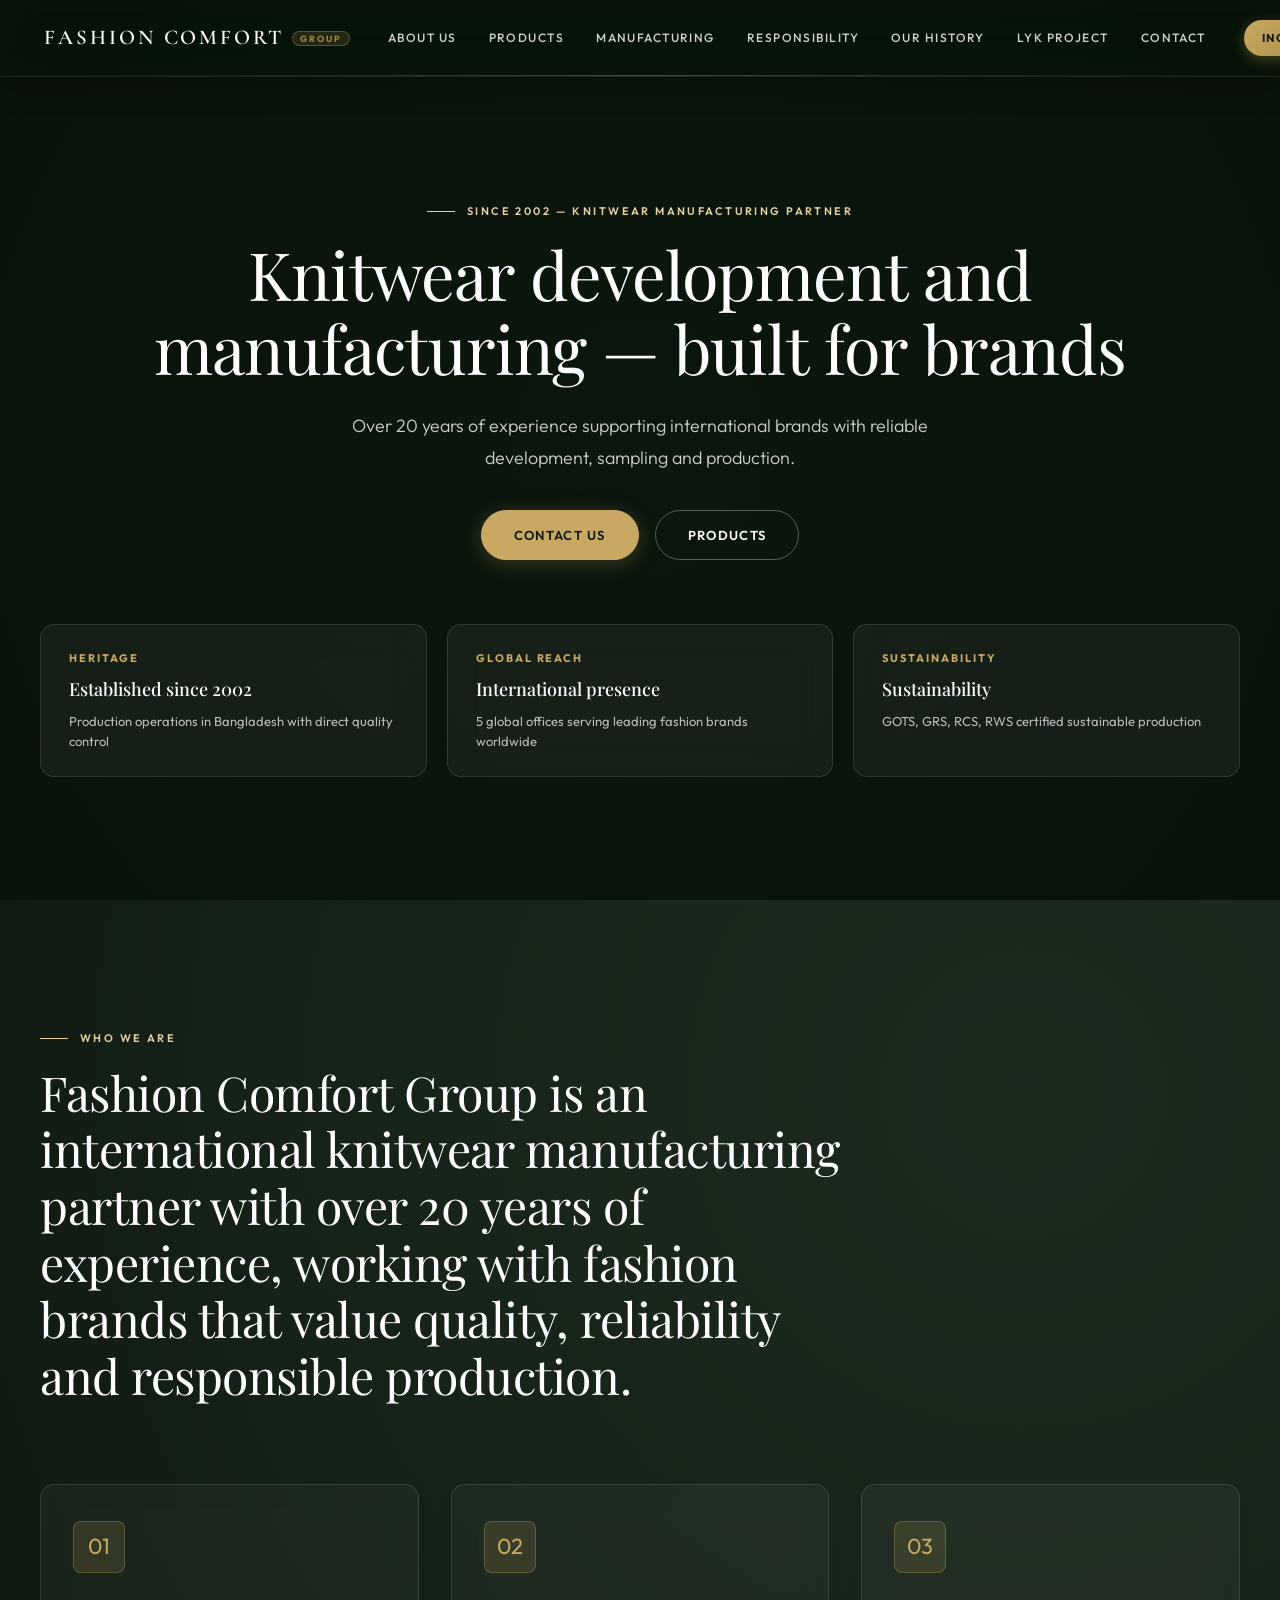
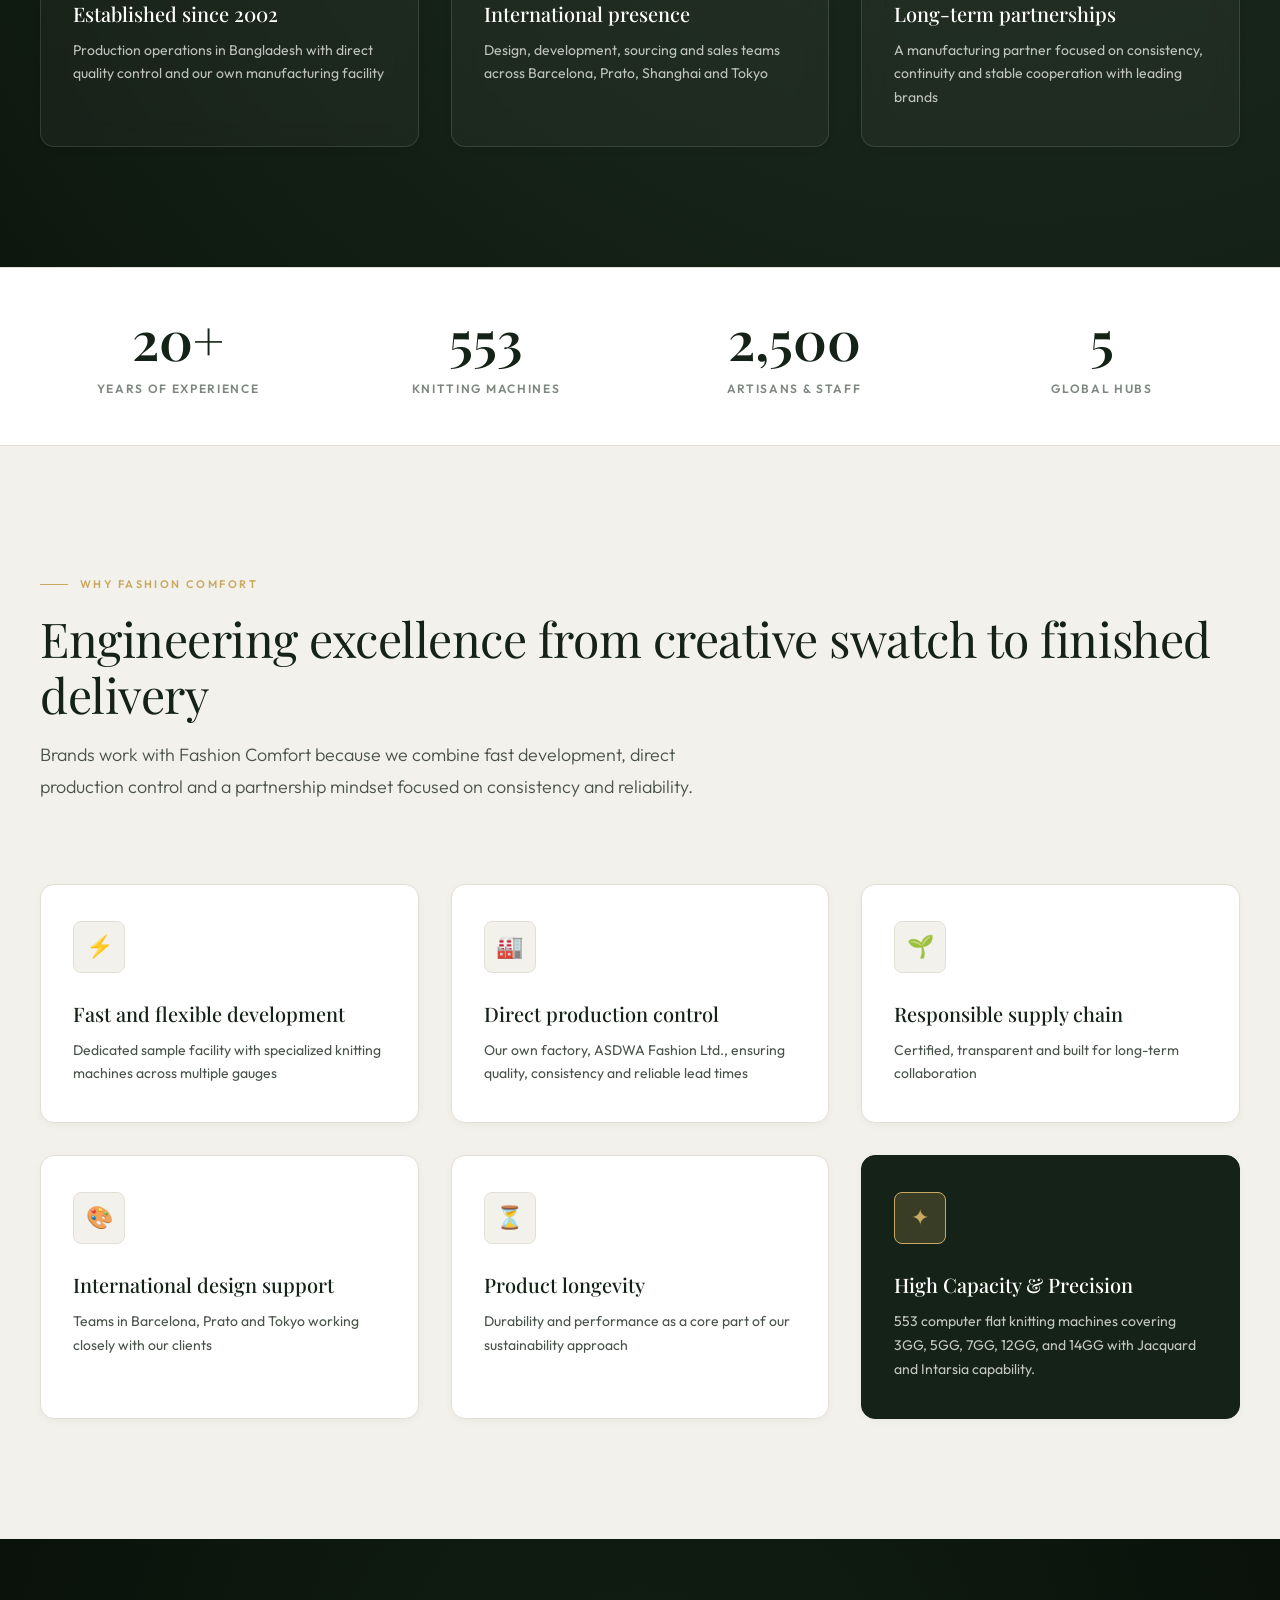
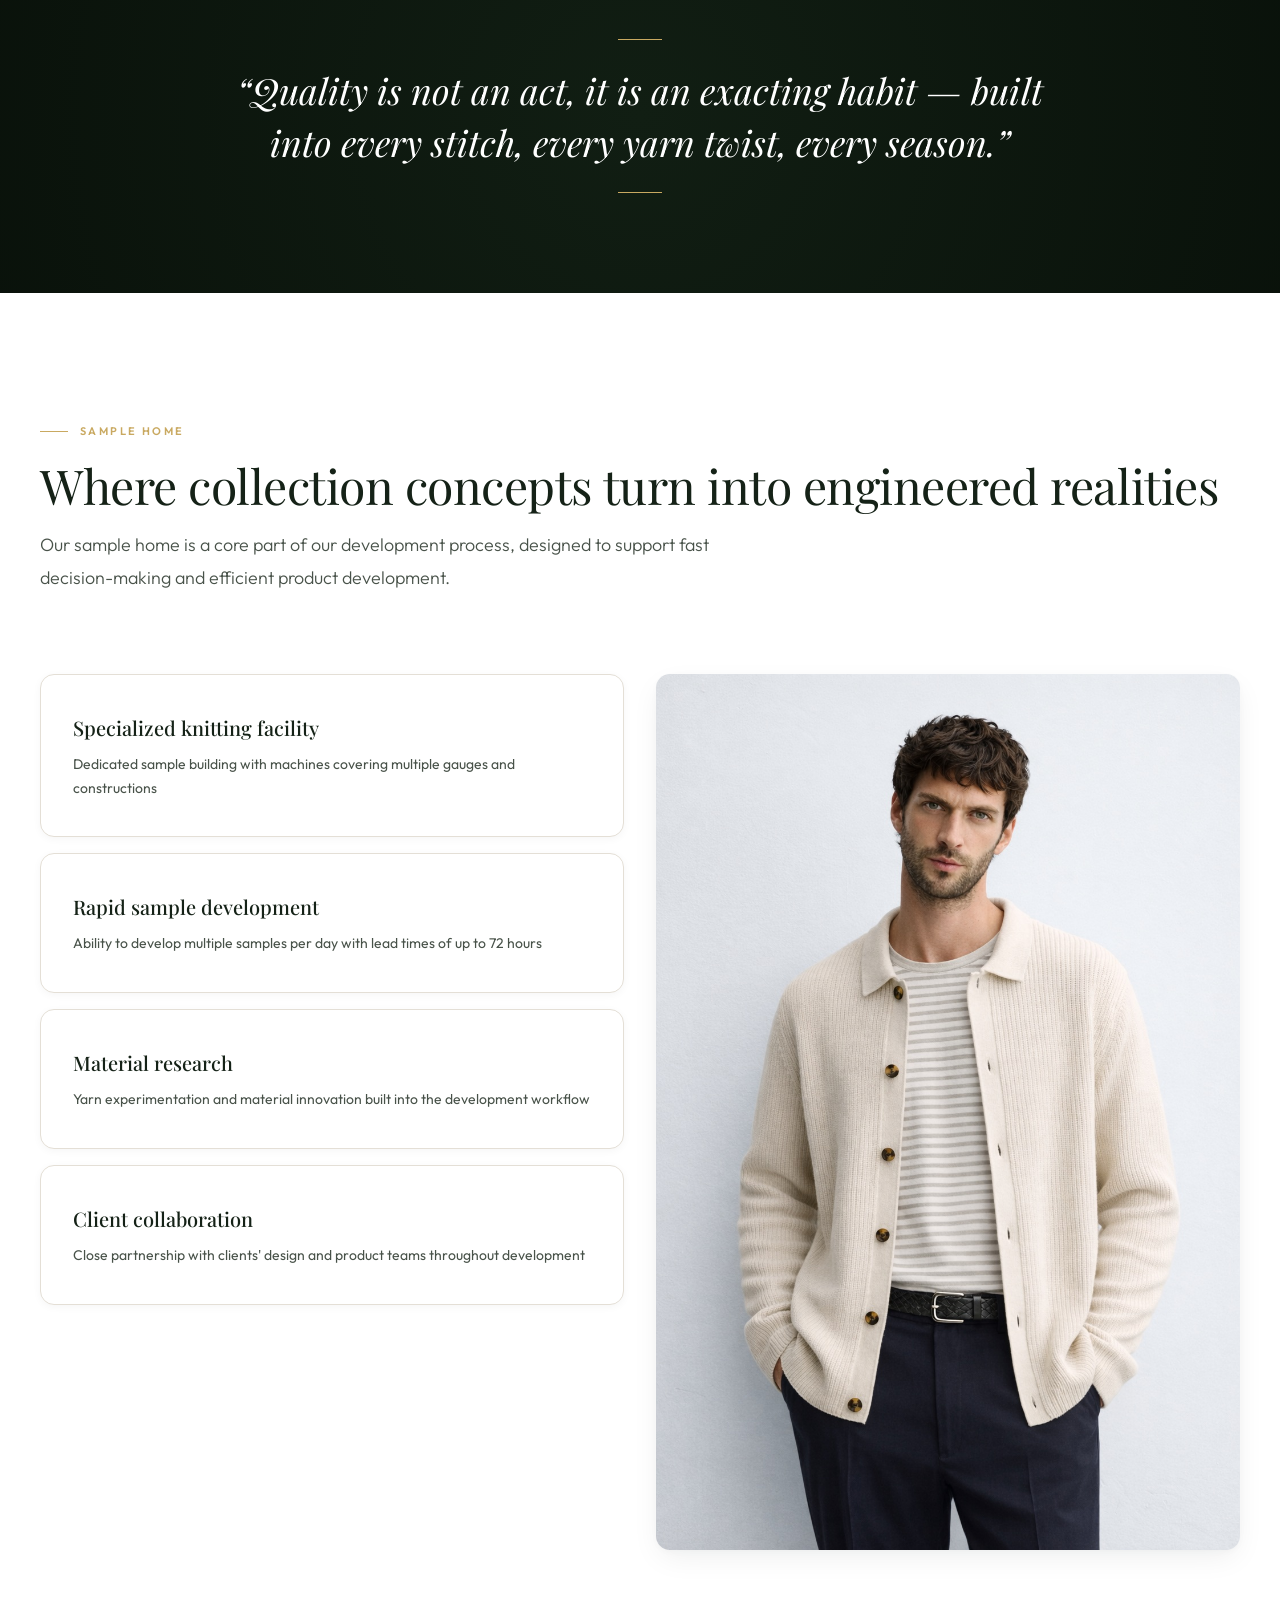
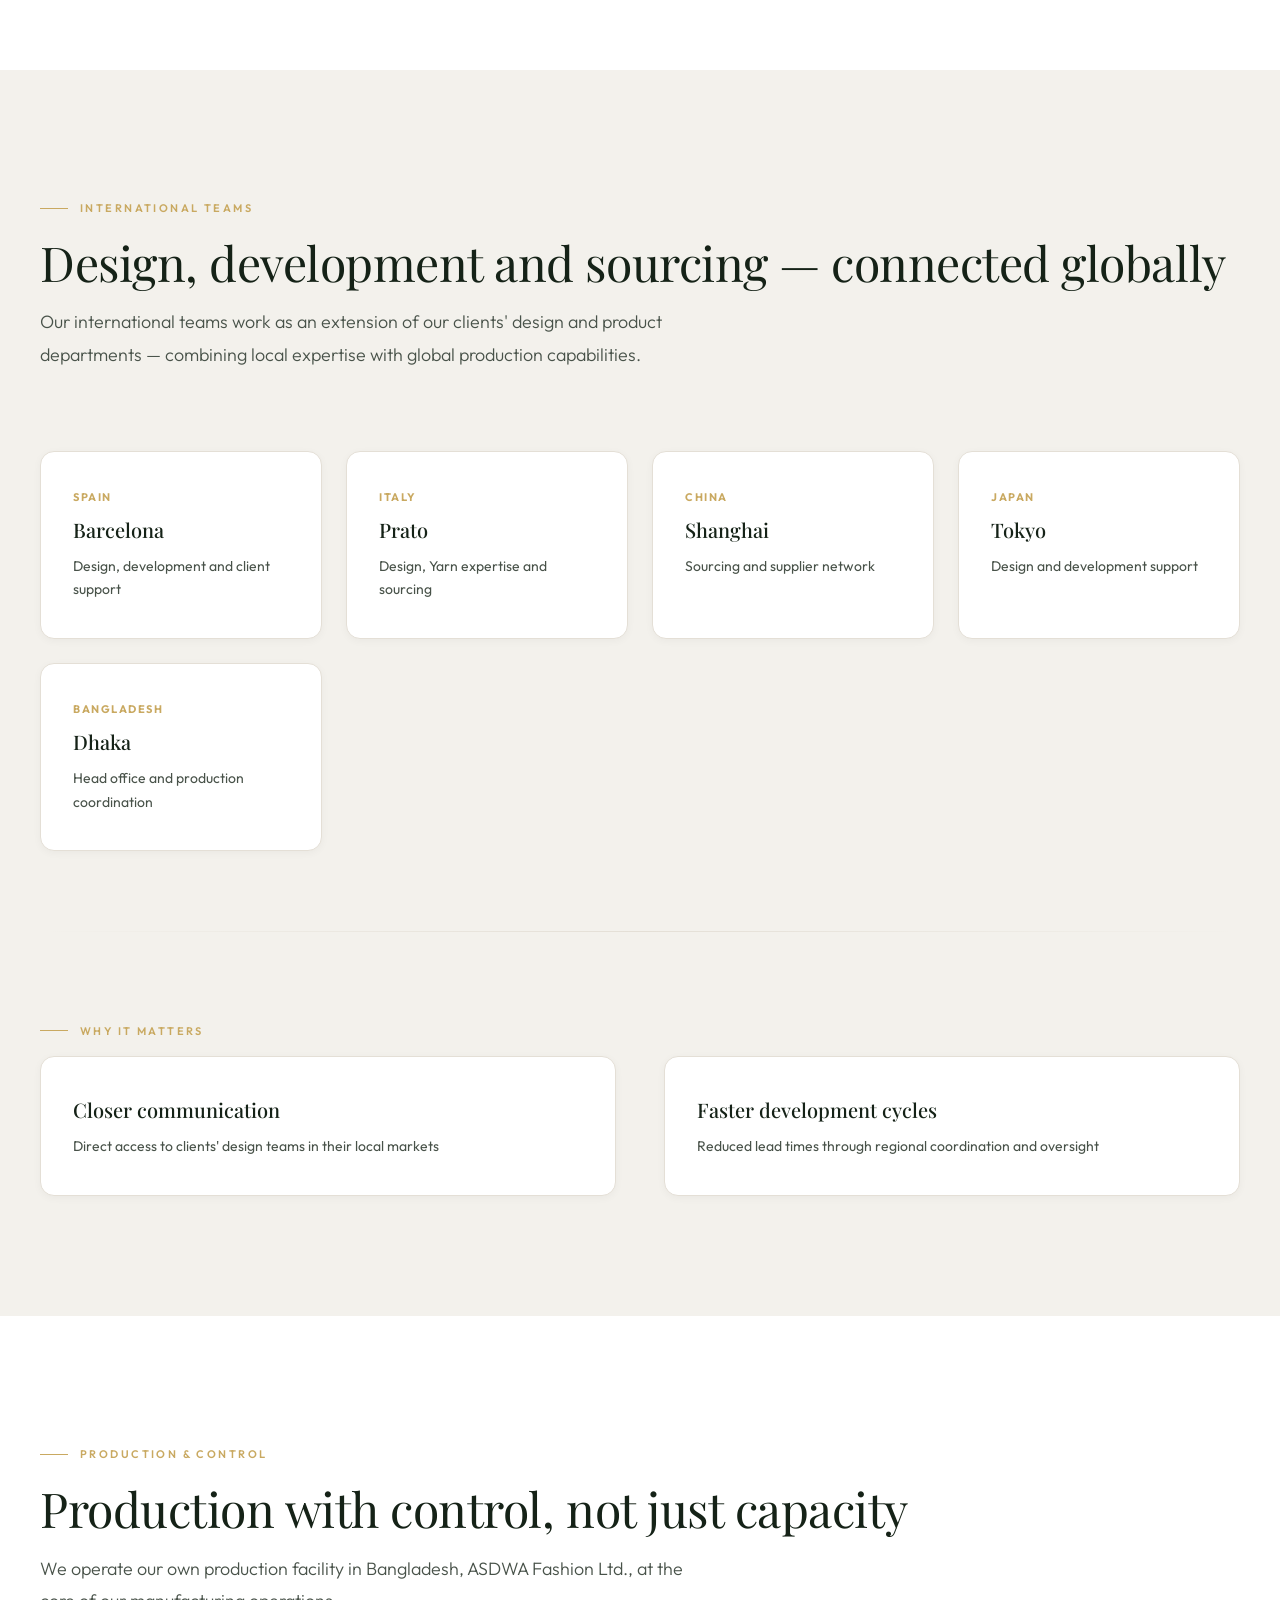
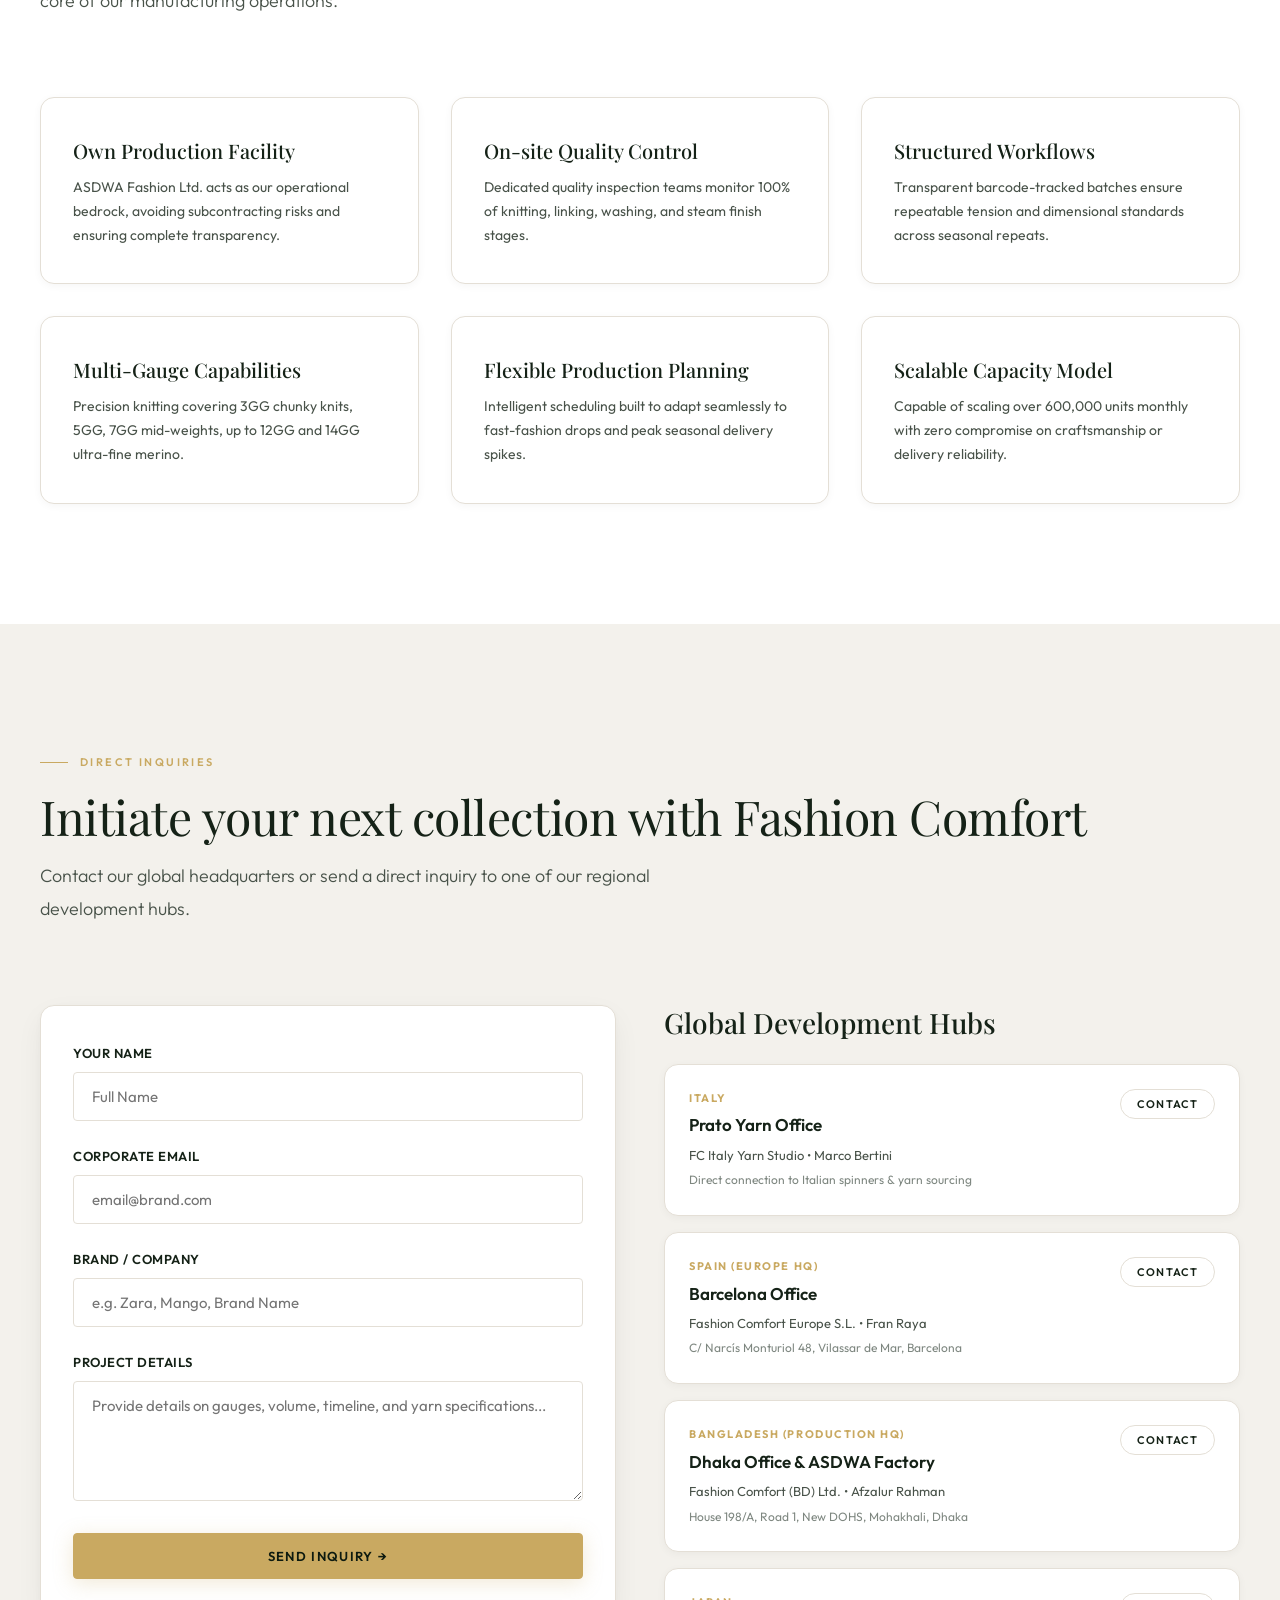
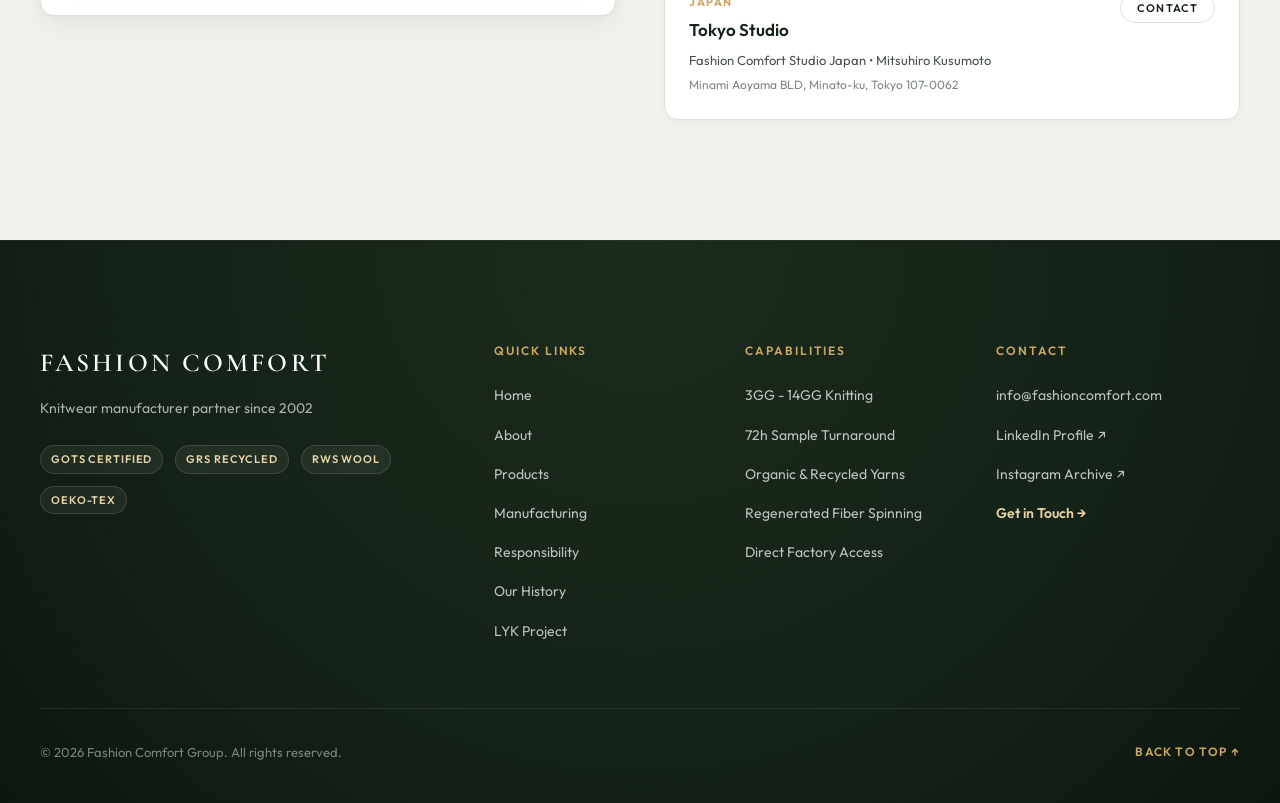
==== commit 2f8f06f2: "feat: add design system stylesheets and structured project page directories" ====
--- a/index.html
+++ b/index.html
@@ -232,14 +232,6 @@
   <nav class="ds-nav" id="navbar">
     <div class="ds-nav-inner">
       <a href="index.html" class="ds-nav-logo-wrap">
-        <span class="ds-nav-emblem">
-          <svg viewBox="0 0 24 24" fill="none" stroke="currentColor" stroke-width="1.5">
-            <circle cx="12" cy="12" r="9" stroke="var(--gold)" stroke-width="1.3" />
-            <path d="M7 12c1.4-2.4 3.2-3 5-3s3.6.6 5 3c-1.4 2.4-3.2 3-5 3s-3.6-.6-5-3z" stroke="var(--gold)"
-              stroke-width="1.3" />
-            <circle cx="12" cy="12" r="1.8" fill="var(--gold)" />
-          </svg>
-        </span>
         <span class="ds-nav-logo">Fashion Comfort <span class="ds-logo-sub">GROUP</span></span>
       </a>
       <ul class="ds-nav-links">
--- a/css/design-system.css
+++ b/css/design-system.css
@@ -350,18 +350,7 @@
 }
 
 .ds-nav-emblem {
-  width: 28px;
-  height: 28px;
-  display: inline-flex;
-  align-items: center;
-  justify-content: center;
-  color: var(--gold);
-  flex-shrink: 0;
-  transition: transform 0.35s cubic-bezier(0.16, 1, 0.3, 1);
-}
-
-.ds-nav-logo-wrap:hover .ds-nav-emblem {
-  transform: rotate(18deg) scale(1.1);
+  display: none !important;
 }
 
 .ds-nav-logo {
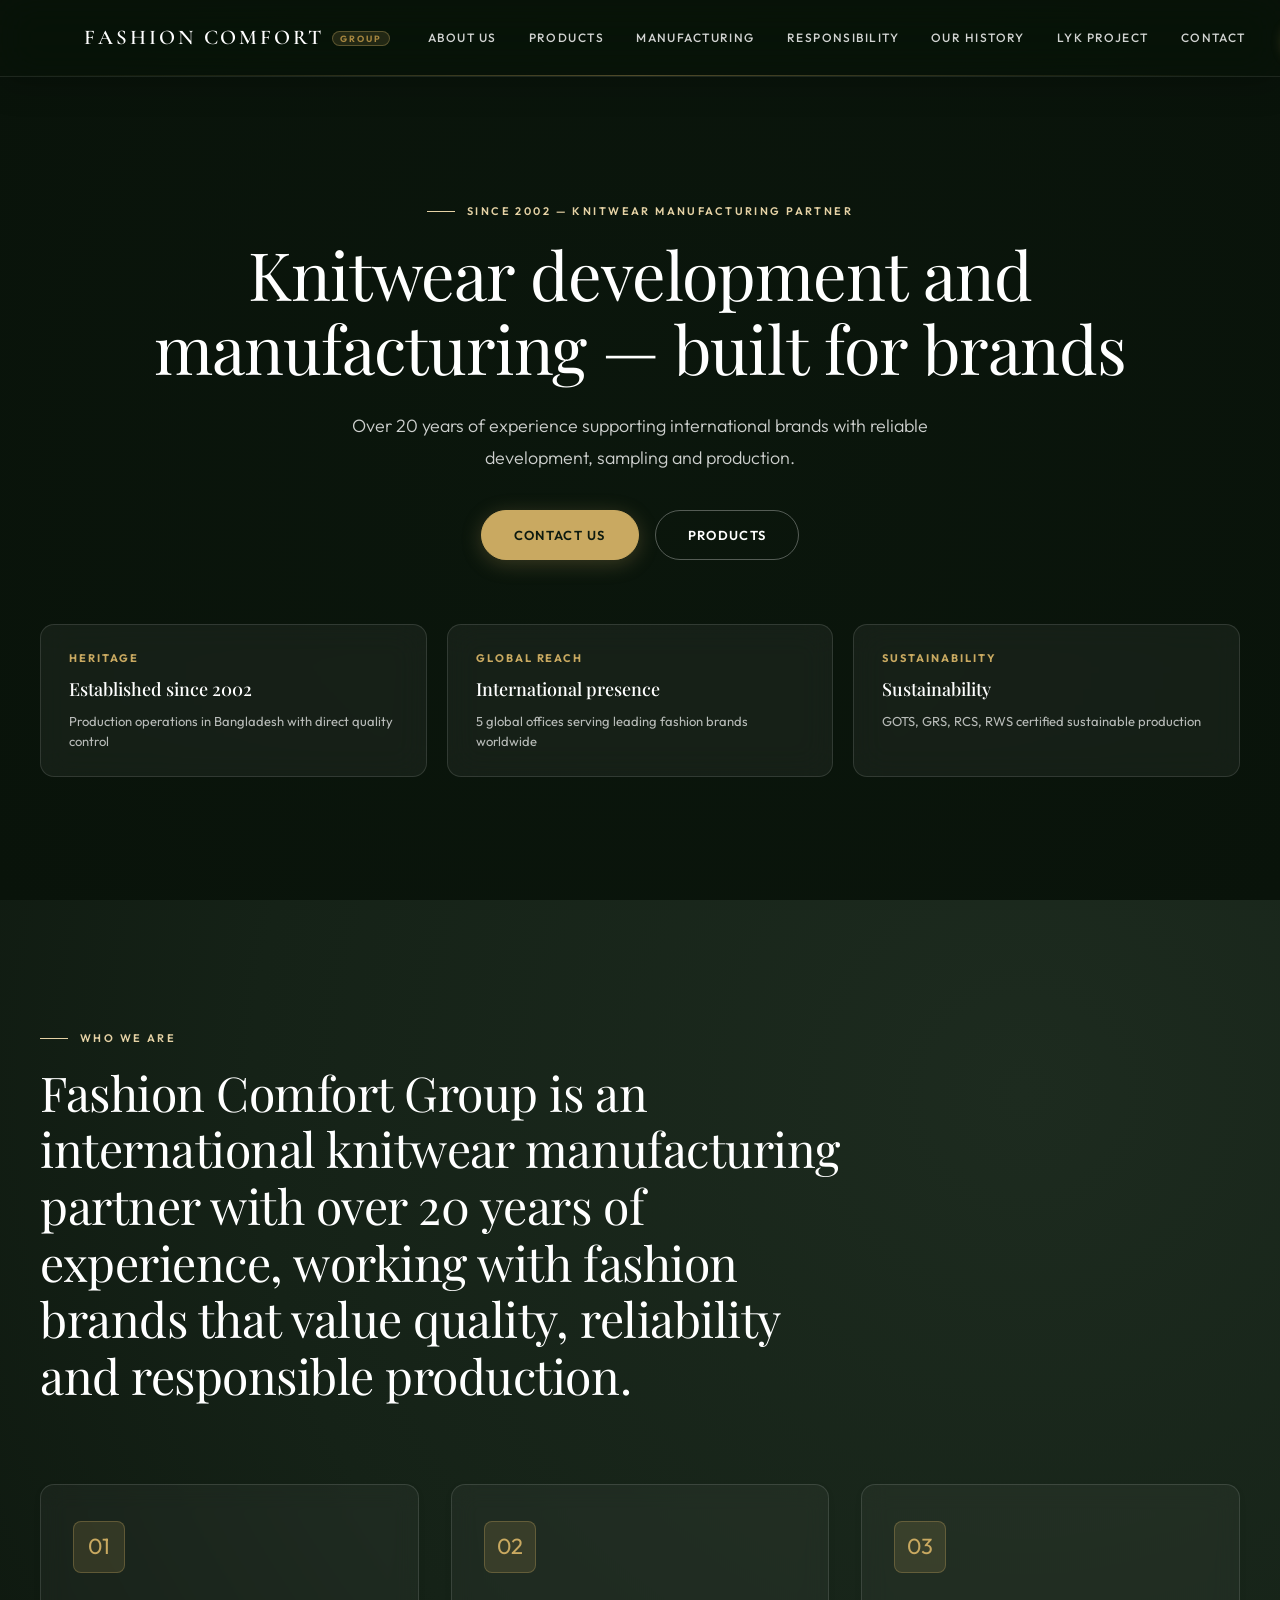
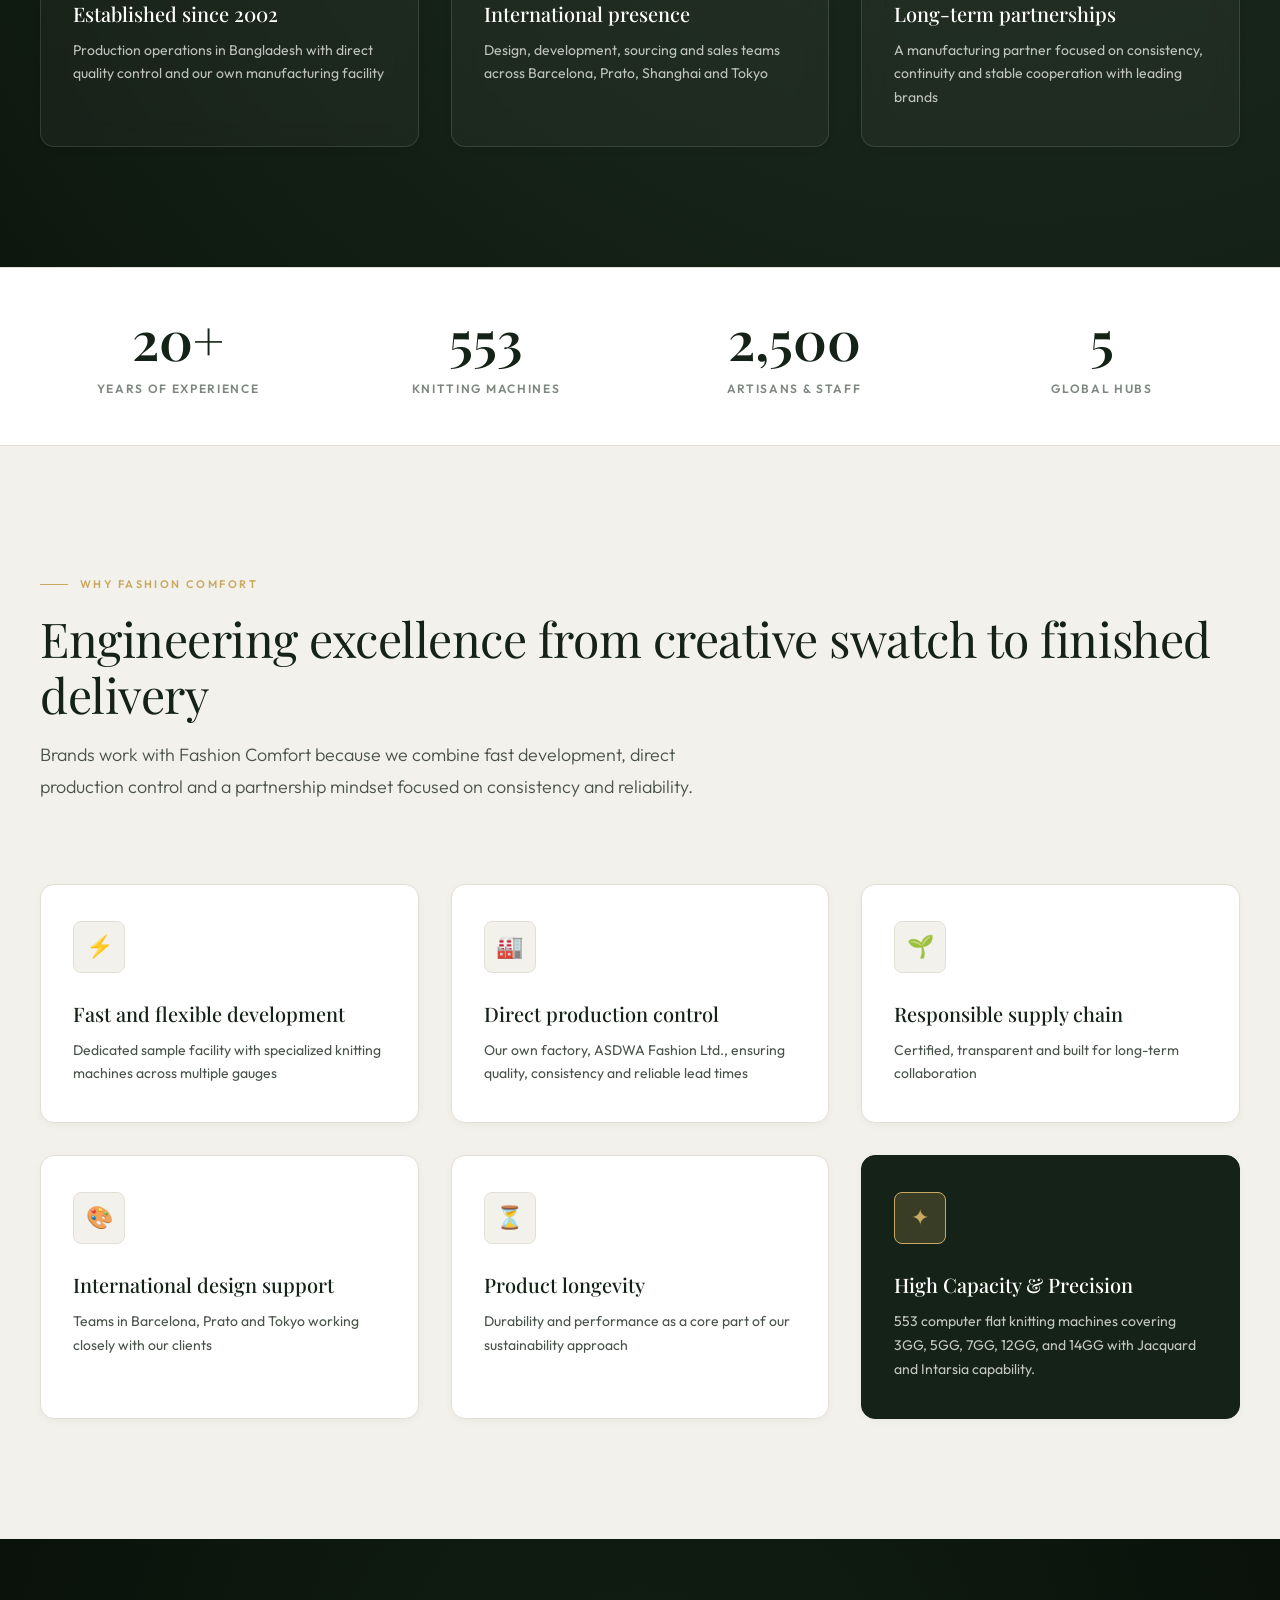
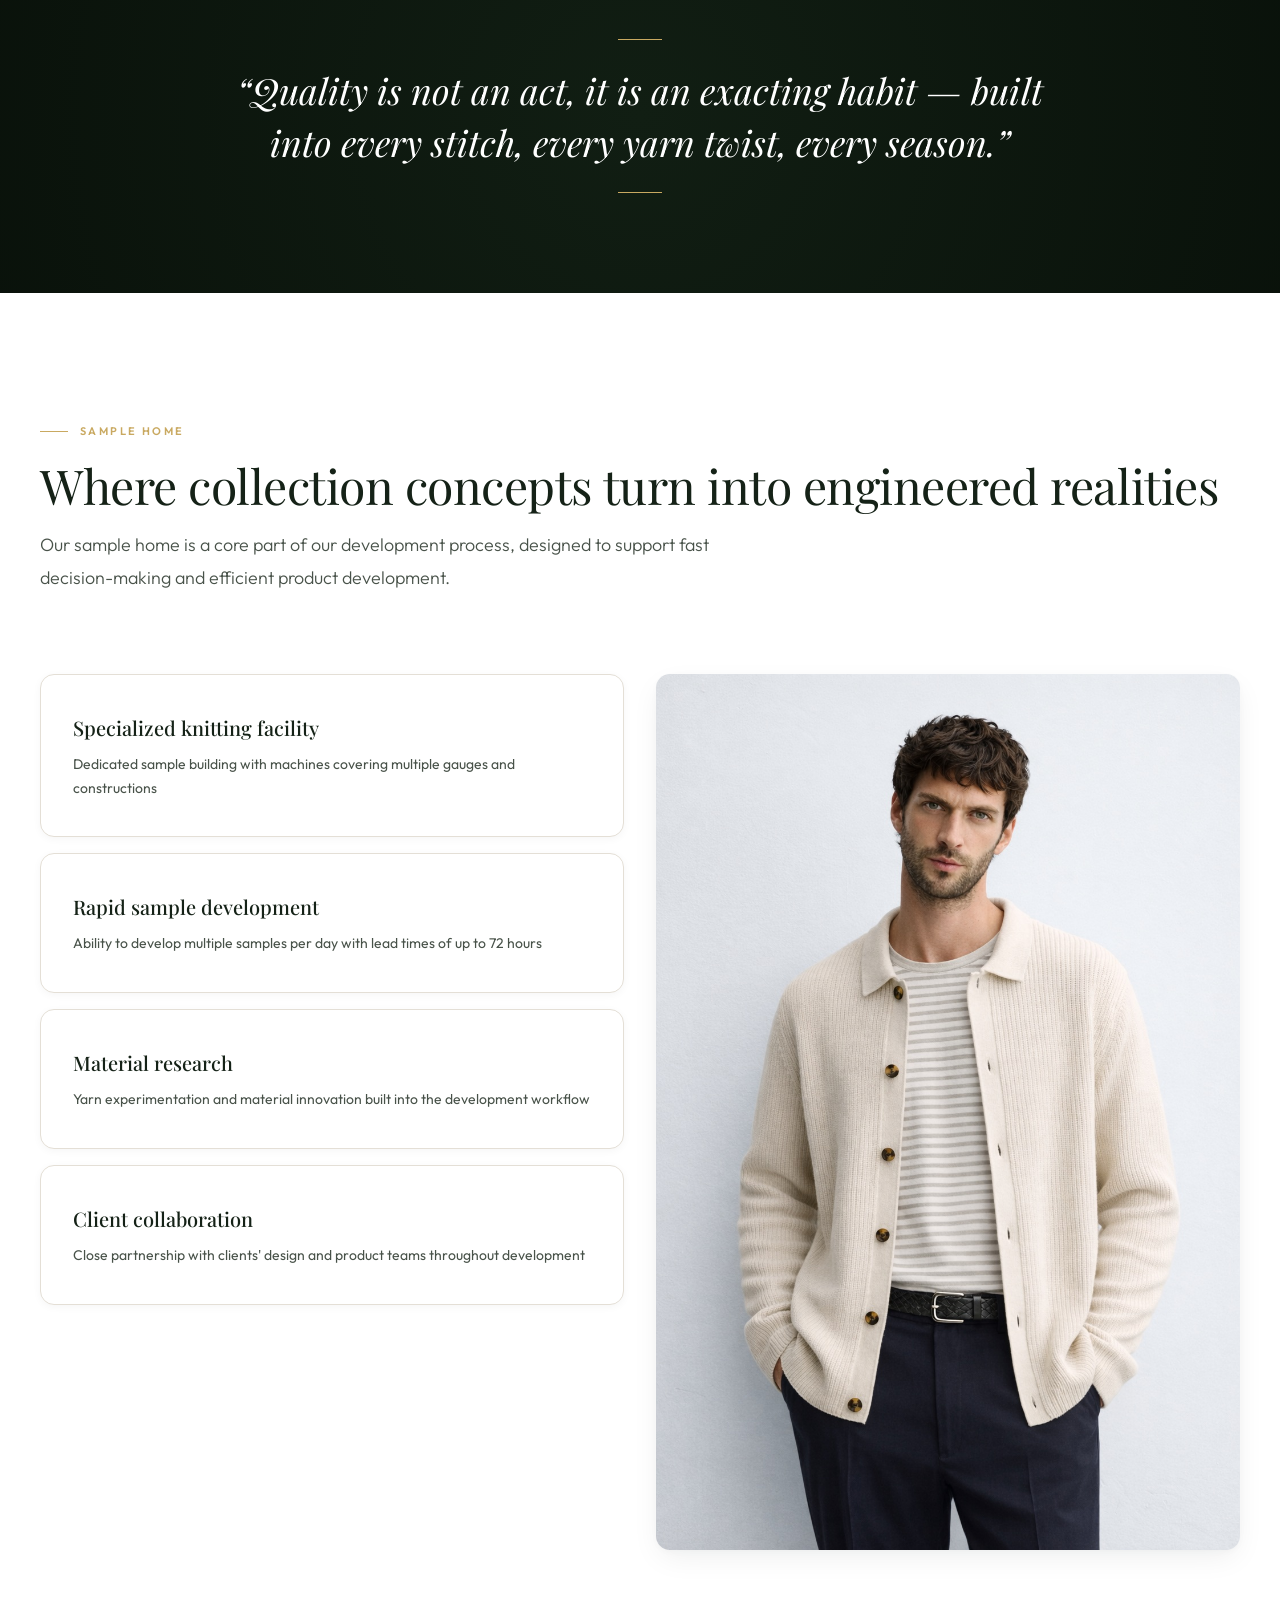
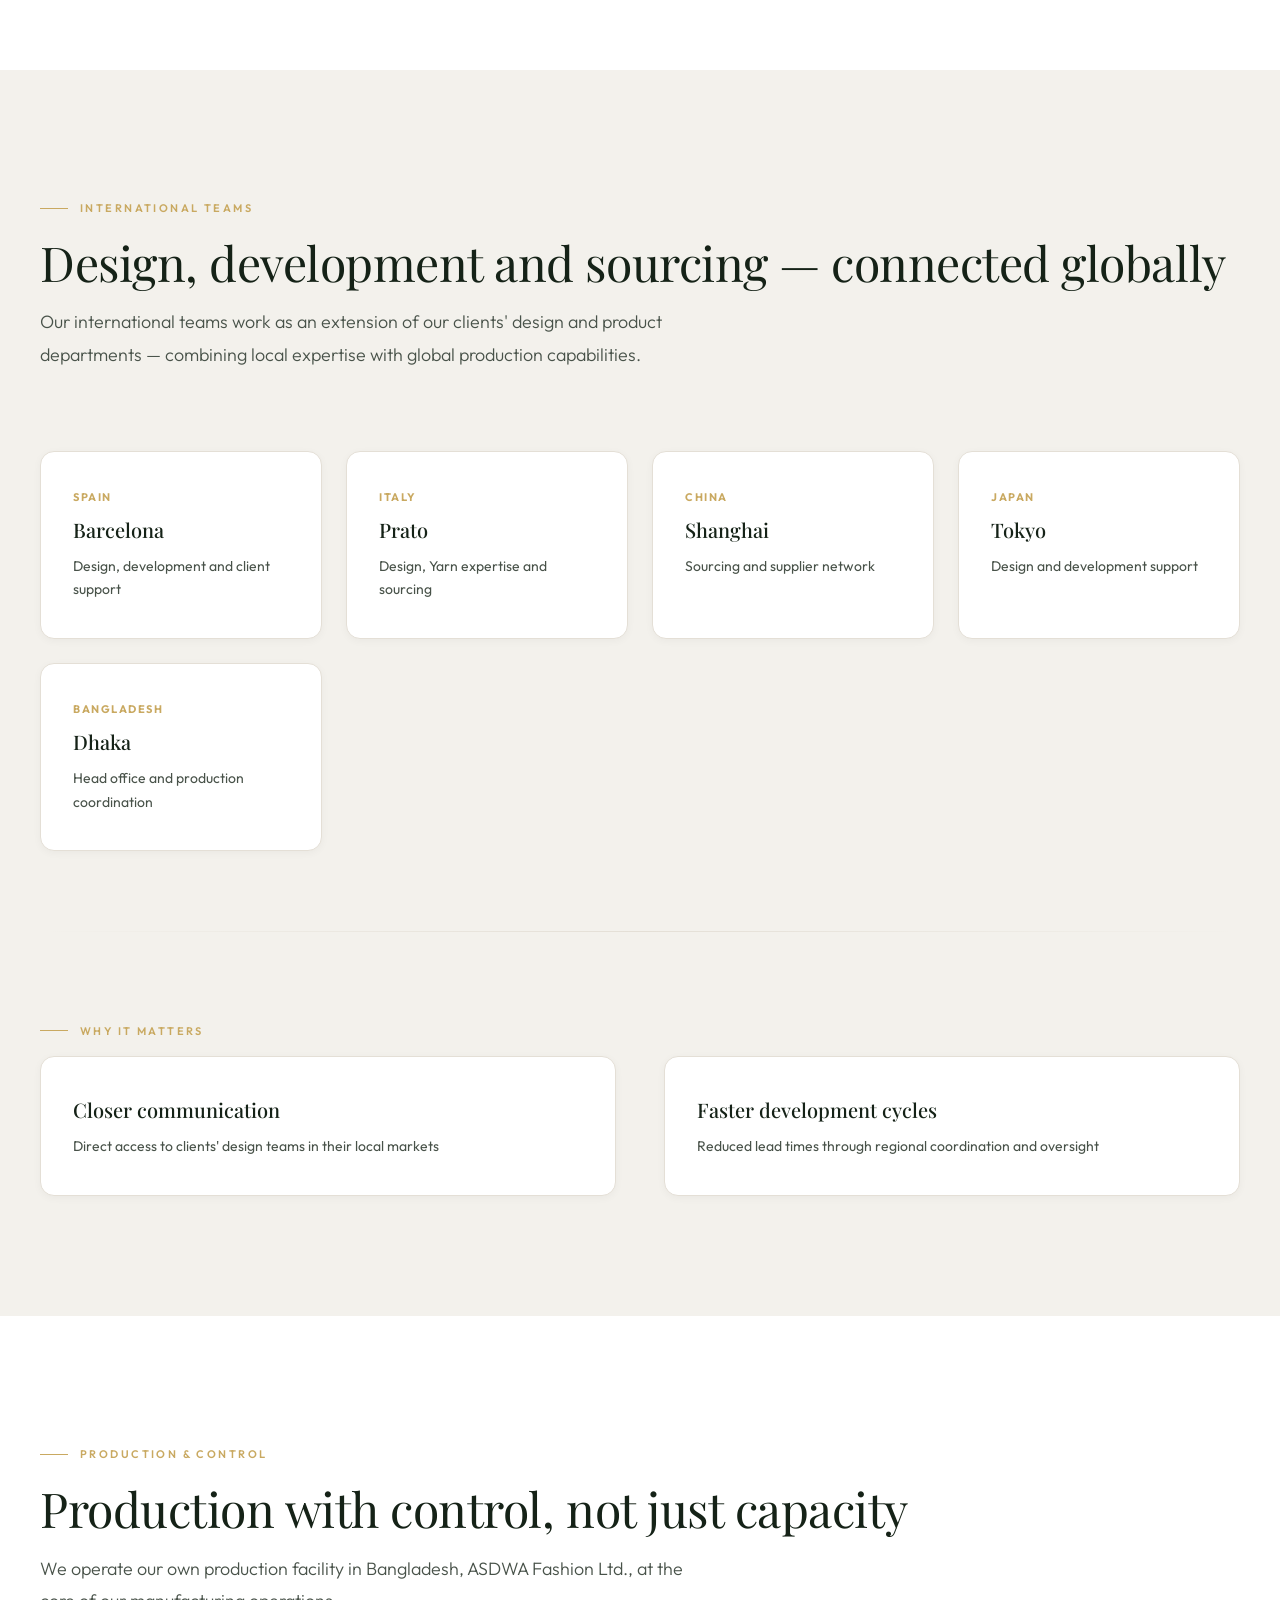
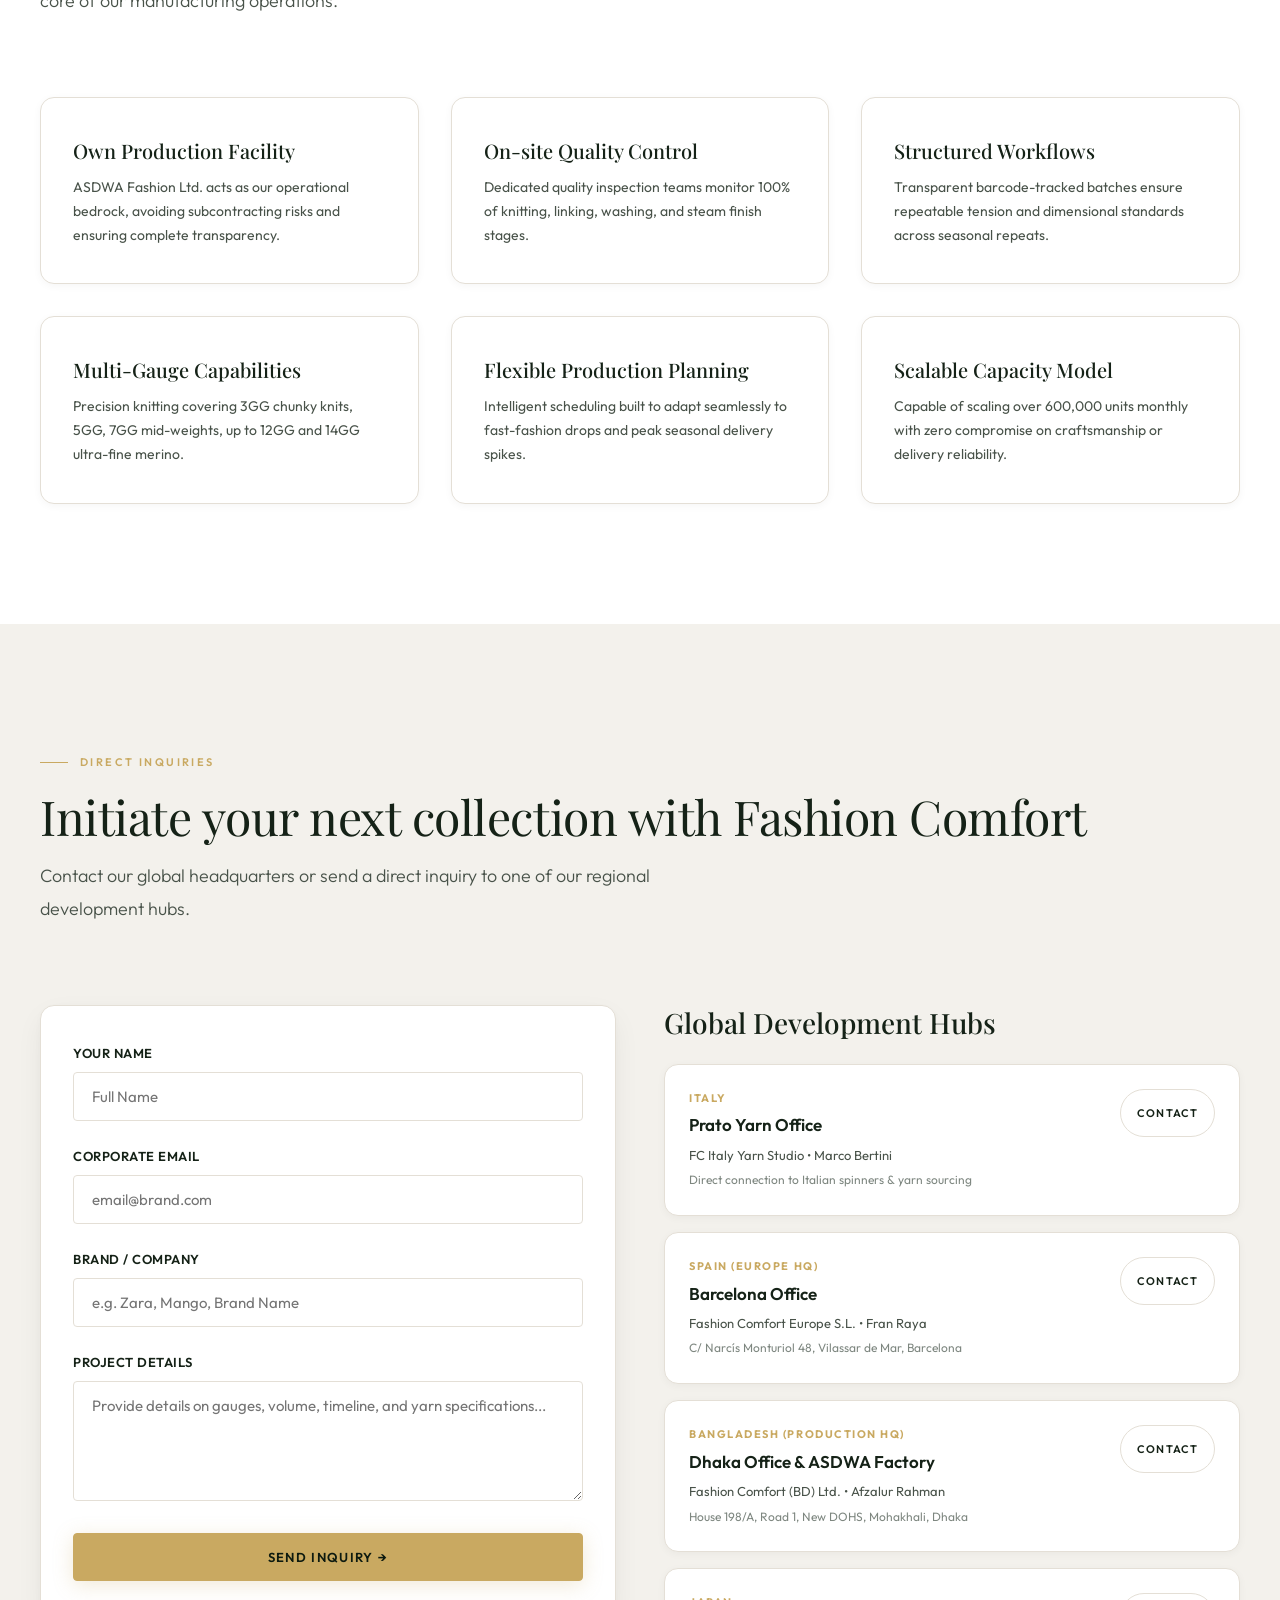
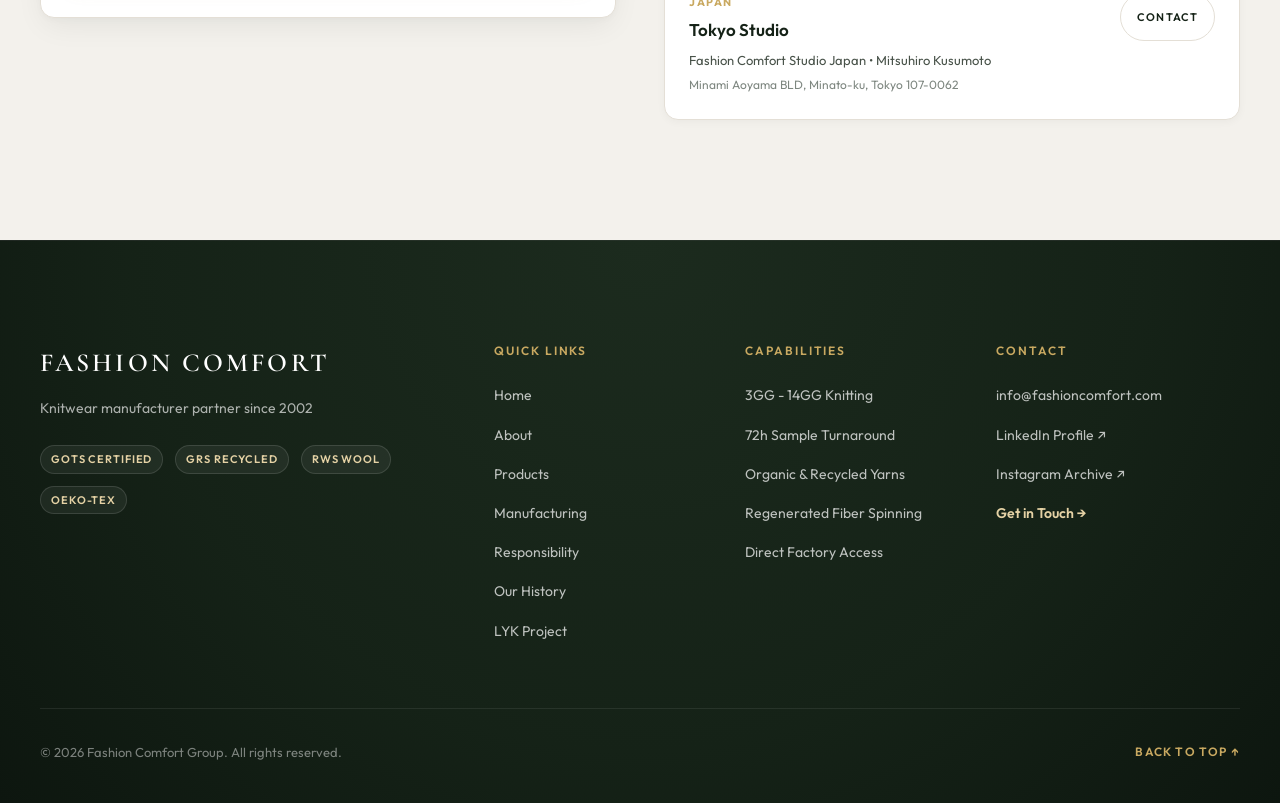
==== commit 0f75d584: "added responsive layout" ====
--- a/index.html
+++ b/index.html
@@ -203,9 +203,15 @@
       object-fit: cover;
     }
 
-    @media (max-width: 992px) {
+    /* Tablet (768px to 1023px): Two-column grids where appropriate */
+    @media (min-width: 481px) and (max-width: 1023px) {
       .hero-cards-grid {
-        grid-template-columns: 1fr;
+        grid-template-columns: repeat(2, 1fr);
+        gap: 20px;
+      }
+
+      .hero-cards-grid .hero-card:last-child {
+        grid-column: span 2;
       }
 
       .stats-strip-inner {
@@ -214,11 +220,61 @@
       }
 
       .sample-split {
+        grid-template-columns: repeat(2, 1fr);
+        gap: 24px;
+      }
+    }
+
+    /* Mobile (< 480px): Single-column stack & touch-friendly buttons */
+    @media (max-width: 480px) {
+      #hero {
+        padding: 120px 20px 60px;
+      }
+
+      .hero-cards {
+        margin-top: 40px;
+      }
+
+      .hero-cards-grid {
         grid-template-columns: 1fr;
+        gap: 16px;
+      }
+
+      .hero-cards-grid .hero-card:last-child {
+        grid-column: auto;
+      }
+
+      .stats-strip {
+        padding: 32px 20px;
+      }
+
+      .stats-strip-inner {
+        grid-template-columns: 1fr;
+        gap: 24px;
+      }
+
+      .sample-split {
+        grid-template-columns: 1fr;
+        gap: 20px;
       }
 
       .sample-img-container {
         aspect-ratio: 4/3;
+      }
+
+      .hero-actions {
+        display: flex;
+        flex-direction: column;
+        width: 100%;
+        gap: 12px;
+      }
+
+      .hero-actions .ds-btn {
+        width: 100%;
+        min-height: 48px;
+        padding: 14px 20px;
+        text-align: center;
+        justify-content: center;
       }
     }
   </style>
--- a/css/design-system.css
+++ b/css/design-system.css
@@ -46,7 +46,7 @@
   --font-mono: 'SF Mono', Consolas, Monaco, monospace;
 
   /* Layout & Spacing (8px Grid) */
-  --max-width: 1240px;
+  --max-width: 1200px;
   --max-width-narrow: 920px;
   --content-padding: 40px;
   --space-2xs: 4px;
@@ -324,7 +324,7 @@
 
 /* Inner Layout */
 .ds-nav-inner {
-  max-width: 1440px;
+  max-width: var(--max-width, 1200px);
   width: 100%;
   margin: 0 auto;
   padding: 0 clamp(20px, 3.5vw, 44px);
@@ -572,19 +572,83 @@
   background: #0E1810 !important;
 }
 
-@media (max-width: 1100px) {
+/* ------------------------------------------------------------ */
+/* NAVBAR RESPONSIVE BEHAVIOR                                   */
+/* ------------------------------------------------------------ */
+/* Desktop (1024px to 1440px): Full horizontal navbar */
+@media (min-width: 1024px) {
   .ds-hamburger {
-    display: flex;
+    display: none !important;
   }
   .ds-nav-links {
-    display: none;
+    display: flex !important;
   }
   .ds-nav-cta {
-    display: none;
-  }
-}
-
-@media (max-width: 768px) {
+    display: inline-flex !important;
+  }
+  .ds-nav-langs {
+    display: flex !important;
+  }
+}
+
+/* Tablet (768px to 1023px): Navigation visible if space permits */
+@media (min-width: 768px) and (max-width: 1023px) {
+  .ds-nav-inner {
+    height: 68px;
+    padding: 0 clamp(14px, 2.5vw, 24px);
+    gap: 12px;
+  }
+  .ds-nav.scrolled .ds-nav-inner {
+    height: 60px;
+  }
+  .ds-nav-logo {
+    font-size: 17px;
+    letter-spacing: 0.1em;
+  }
+  .ds-nav-logo span.ds-logo-sub {
+    font-size: 7.5px;
+    padding: 2px 4px;
+  }
+  .ds-hamburger {
+    display: none !important;
+  }
+  .ds-nav-links {
+    display: flex !important;
+    gap: 2px;
+  }
+  .ds-nav-link {
+    font-size: 10.5px;
+    padding: 6px 7px;
+    letter-spacing: 0.05em;
+  }
+  .ds-nav-cta {
+    display: none !important; /* Hide CTA button on tablet to leave clean space for horizontal navigation */
+  }
+  .ds-nav-langs {
+    display: flex !important;
+    padding: 2px;
+  }
+  .ds-lang-btn {
+    padding: 3px 5px;
+  }
+  .lang-code {
+    font-size: 9.5px;
+  }
+}
+
+/* Mobile (< 768px, including < 480px): Collapsible mobile hamburger menu */
+@media (max-width: 767px) {
+  .ds-hamburger {
+    display: flex !important;
+    min-width: 44px;
+    min-height: 44px;
+  }
+  .ds-nav-links {
+    display: none !important;
+  }
+  .ds-nav-cta {
+    display: none !important;
+  }
   .ds-nav-inner {
     height: 64px;
     padding: 0 16px;
@@ -594,13 +658,14 @@
   }
   .ds-nav-logo {
     font-size: 18px;
+    letter-spacing: 0.08em;
   }
   .ds-nav-logo span.ds-logo-sub {
     font-size: 8px;
     padding: 2px 5px;
   }
   .ds-nav-langs {
-    display: none;
+    display: none !important;
   }
 }
 
@@ -711,6 +776,7 @@
   align-items: center;
   justify-content: center;
   gap: 10px;
+  min-height: 48px;
   padding: 14px 34px;
   font-family: var(--font-body);
   font-size: 13px;
@@ -720,6 +786,8 @@
   text-decoration: none;
   border-radius: var(--radius-xs);
   cursor: pointer;
+  touch-action: manipulation;
+  -webkit-tap-highlight-color: transparent;
   transition: all var(--transition-base);
   position: relative;
   overflow: hidden;
@@ -905,12 +973,41 @@
   gap: var(--space-lg);
 }
 
-@media (max-width: 992px) {
+/* Tablet (768px to 1023px): Two-column grids where appropriate */
+@media (min-width: 481px) and (max-width: 1023px) {
+  .ds-grid-2 {
+    grid-template-columns: repeat(2, 1fr);
+    gap: var(--space-xl);
+  }
+
+  .ds-grid-3 {
+    grid-template-columns: repeat(2, 1fr);
+    gap: var(--space-lg);
+  }
+
+  .ds-grid-3 > *:last-child:nth-child(odd) {
+    grid-column: span 2;
+  }
+
+  .ds-grid-4 {
+    grid-template-columns: repeat(2, 1fr);
+    gap: var(--space-lg);
+  }
+
+  .ds-grid-cards {
+    grid-template-columns: repeat(2, 1fr);
+    gap: var(--space-lg);
+  }
+}
+
+/* Mobile (< 480px): Single-column stack */
+@media (max-width: 480px) {
   .ds-grid-2,
   .ds-grid-3,
-  .ds-grid-4 {
-    grid-template-columns: 1fr;
-    gap: var(--space-xl);
+  .ds-grid-4,
+  .ds-grid-cards {
+    grid-template-columns: 1fr !important;
+    gap: var(--space-lg);
   }
 }
 
@@ -1748,16 +1845,17 @@
   color: var(--gold-light);
 }
 
-@media (max-width: 992px) {
+@media (min-width: 481px) and (max-width: 1023px) {
   .ds-footer-inner {
-    grid-template-columns: 1fr 1fr;
+    grid-template-columns: repeat(2, 1fr);
     gap: 36px;
   }
 }
 
-@media (max-width: 600px) {
+@media (max-width: 480px) {
   .ds-footer-inner {
     grid-template-columns: 1fr;
+    gap: 28px;
   }
 }
 
